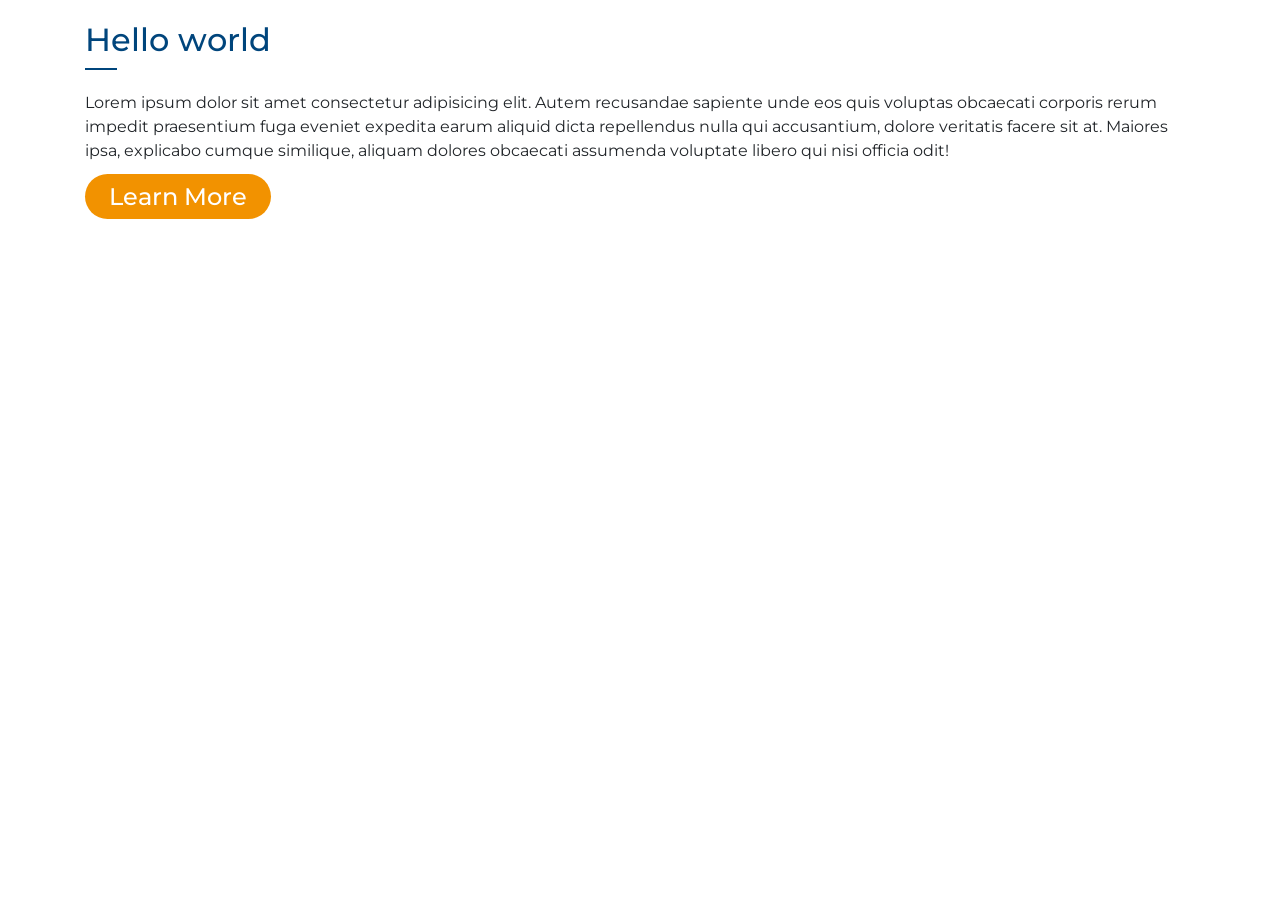
==== index.html @ 362b2d45 "project init" ====
<!DOCTYPE html>
<html lang="en">

<head>
	<meta charset="UTF-8">
	<meta name="viewport" content="width=device-width, initial-scale=1.0">
	<meta http-equiv="X-UA-Compatible" content="ie=edge">
	<title>NHFS</title>

	<link rel="stylesheet" href="https://stackpath.bootstrapcdn.com/bootstrap/4.2.1/css/bootstrap.min.css" integrity="sha384-GJzZqFGwb1QTTN6wy59ffF1BuGJpLSa9DkKMp0DgiMDm4iYMj70gZWKYbI706tWS"
	 crossorigin="anonymous">
	<link rel="stylesheet" href="https://cdnjs.cloudflare.com/ajax/libs/font-awesome/4.7.0/css/font-awesome.css">
	<link rel="stylesheet" href="css/styles.css">

</head>

<body>

	<header class="navbar-main fixed-top">

	</header>

	<main>
		<div class="container">
			<div class="color-primary">
				<h1 class="color-primary underline-custom underline-primary underline-xs">Hello world</h1>
			</div>
			<p>Lorem ipsum dolor sit amet consectetur adipisicing elit. Autem recusandae sapiente unde eos quis voluptas obcaecati corporis rerum impedit praesentium fuga eveniet expedita earum aliquid dicta repellendus nulla qui accusantium, dolore veritatis facere sit at. Maiores ipsa, explicabo cumque similique, aliquam dolores obcaecati assumenda voluptate libero qui nisi officia odit!</p>
			<a href="" class="custom-btn px-4 py-2 text-white">Learn More</a>
		</div>
	</main>

	<footer>
		
	</footer>

	<script src="https://cdnjs.cloudflare.com/ajax/libs/jquery/3.3.1/jquery.min.js"></script>
	<script src="https://cdnjs.cloudflare.com/ajax/libs/popper.js/1.14.6/umd/popper.min.js" integrity="sha384-wHAiFfRlMFy6i5SRaxvfOCifBUQy1xHdJ/yoi7FRNXMRBu5WHdZYu1hA6ZOblgut"
	 crossorigin="anonymous"></script>
	<script src="https://stackpath.bootstrapcdn.com/bootstrap/4.2.1/js/bootstrap.min.js" integrity="sha384-B0UglyR+jN6CkvvICOB2joaf5I4l3gm9GU6Hc1og6Ls7i6U/mkkaduKaBhlAXv9k"
	 crossorigin="anonymous"></script>
	<script src="js/main.js"></script>
</body>

</html>
---- css/styles.css ----
/* Fonts */
@import url("https://fonts.googleapis.com/css?family=Montserrat:100,200,400,500,600,700,800,900");
/* Normalize CSS */
/*! normalize.css v8.0.1 | MIT License | github.com/necolas/normalize.css */
button, hr, input {
  overflow: visible; }

progress, sub, sup {
  vertical-align: baseline; }

[type=checkbox], [type=radio], legend {
  box-sizing: border-box;
  padding: 0; }

html {
  line-height: 1.15;
  -webkit-text-size-adjust: 100%; }

body {
  margin: 0; }

details, main {
  display: block; }

h1 {
  font-size: 2em;
  margin: .67em 0; }

hr {
  box-sizing: content-box;
  height: 0; }

code, kbd, pre, samp {
  font-family: monospace,monospace;
  font-size: 1em; }

a {
  background-color: transparent; }

abbr[title] {
  border-bottom: none;
  text-decoration: underline;
  text-decoration: underline dotted; }

b, strong {
  font-weight: bolder; }

small {
  font-size: 80%; }

sub, sup {
  font-size: 75%;
  line-height: 0;
  position: relative; }

sub {
  bottom: -.25em; }

sup {
  top: -.5em; }

img {
  border-style: none; }

button, input, optgroup, select, textarea {
  font-family: inherit;
  font-size: 100%;
  line-height: 1.15;
  margin: 0; }

button, select {
  text-transform: none; }

[type=button], [type=reset], [type=submit], button {
  -webkit-appearance: button; }

[type=button]::-moz-focus-inner, [type=reset]::-moz-focus-inner, [type=submit]::-moz-focus-inner, button::-moz-focus-inner {
  border-style: none;
  padding: 0; }

[type=button]:-moz-focusring, [type=reset]:-moz-focusring, [type=submit]:-moz-focusring, button:-moz-focusring {
  outline: ButtonText dotted 1px; }

fieldset {
  padding: .35em .75em .625em; }

legend {
  color: inherit;
  display: table;
  max-width: 100%;
  white-space: normal; }

textarea {
  overflow: auto; }

[type=number]::-webkit-inner-spin-button, [type=number]::-webkit-outer-spin-button {
  height: auto; }

[type=search] {
  -webkit-appearance: textfield;
  outline-offset: -2px; }

[type=search]::-webkit-search-decoration {
  -webkit-appearance: none; }

::-webkit-file-upload-button {
  -webkit-appearance: button;
  font: inherit; }

summary {
  display: list-item; }

[hidden], template {
  display: none; }

/* Globals, Headers, and Footer */
body {
  font-family: 'Montserrat', sans-serif; }

main {
  transition: margin-top 0.3s ease-in-out; }

.bg-primary {
  background-color: #00457c !important; }

.bg-secondary {
  background-color: #f29200 !important; }

.bg-muted {
  background-color: #f4f5f6 !important; }

.color-primary {
  color: #00457c; }

.color-secondary {
  color: #f29200; }

/* Underlining (for headers and subheaders) */
.underline-custom:after {
  content: '';
  margin-top: 8px;
  height: 2px;
  background-color: #fff;
  display: block; }

.underline-custom.underline-xs:after {
  width: 1em; }

.underline-custom.underline-sm:after {
  width: 2em; }

.underline-custom.underline-md:after {
  width: 3em; }

.underline-custom.underline-lg:after {
  width: 4em; }

.underline-custom.underline-primary:after {
  background-color: #00457c; }

.underline-custom.underline-primary:after {
  background-color: #00457c; }

.underline-custom.underline-secondary:after {
  background-color: #f29200; }

.underline-custom.underline-center:after {
  margin-left: auto;
  margin-right: auto; }

/* BUTTONS */
.custom-btn {
  border-radius: 25px;
  border: 0;
  transition: all 0.3s cubic-bezier(0, 0, 0.2, 1);
  background-size: 200% 100%;
  background-position: 100%;
  font-weight: 500; }

.custom-btn:hover {
  text-decoration: none;
  transition: all 0.3s cubic-bezier(0, 0, 0, 1);
  background-position: 0%; }

.custom-btn {
  font-size: 1.5em;
  background-image: linear-gradient(to right, #00457c 50%, #f29200 50%); }

@media screen and (max-width: 992px) {
  main {
    margin-top: 60px; } }

@media screen and (max-width: 576px) {
  a.custom-btn {
    width: 100%; } }

footer {
  background-color: #00457c;
  color: #fff;
  position: relative; }
  @media screen and (max-width: 992px) {
    footer .footer-bottom {
      display: block !important; } }

/* Pages */
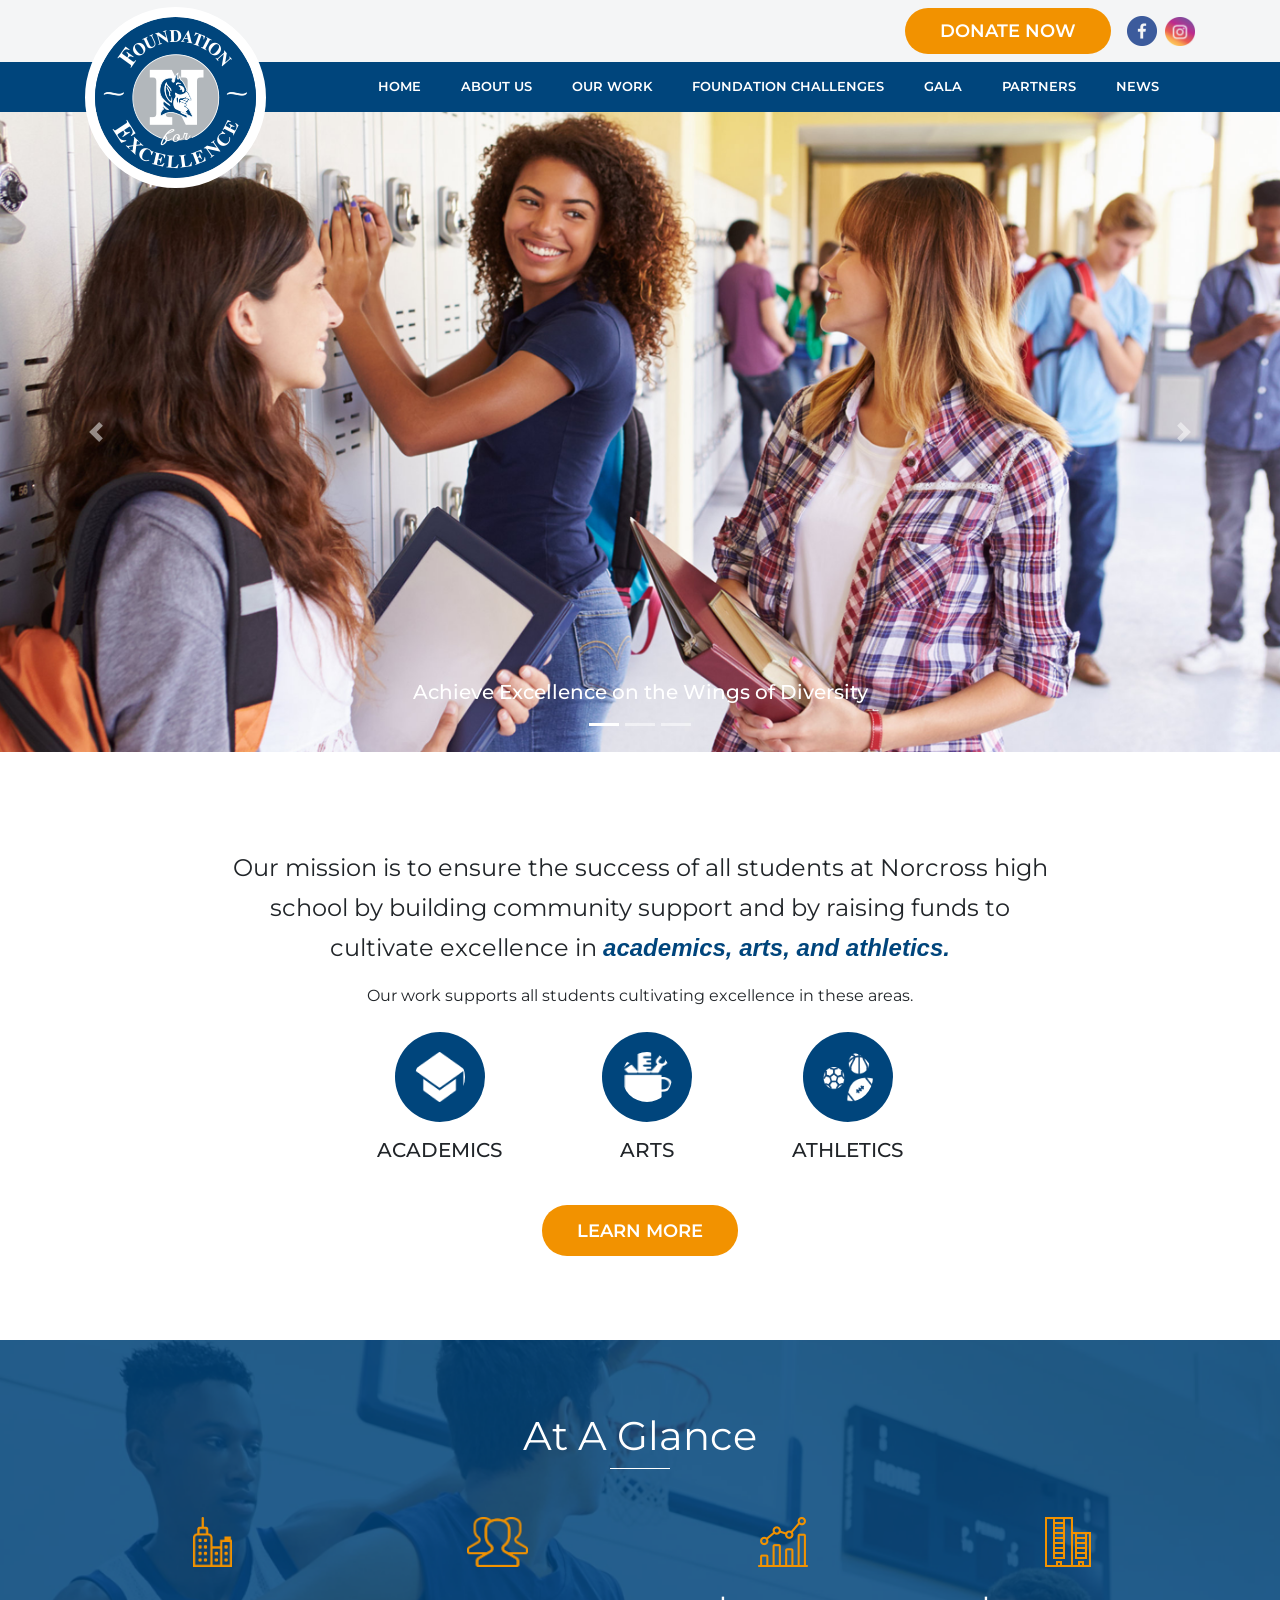
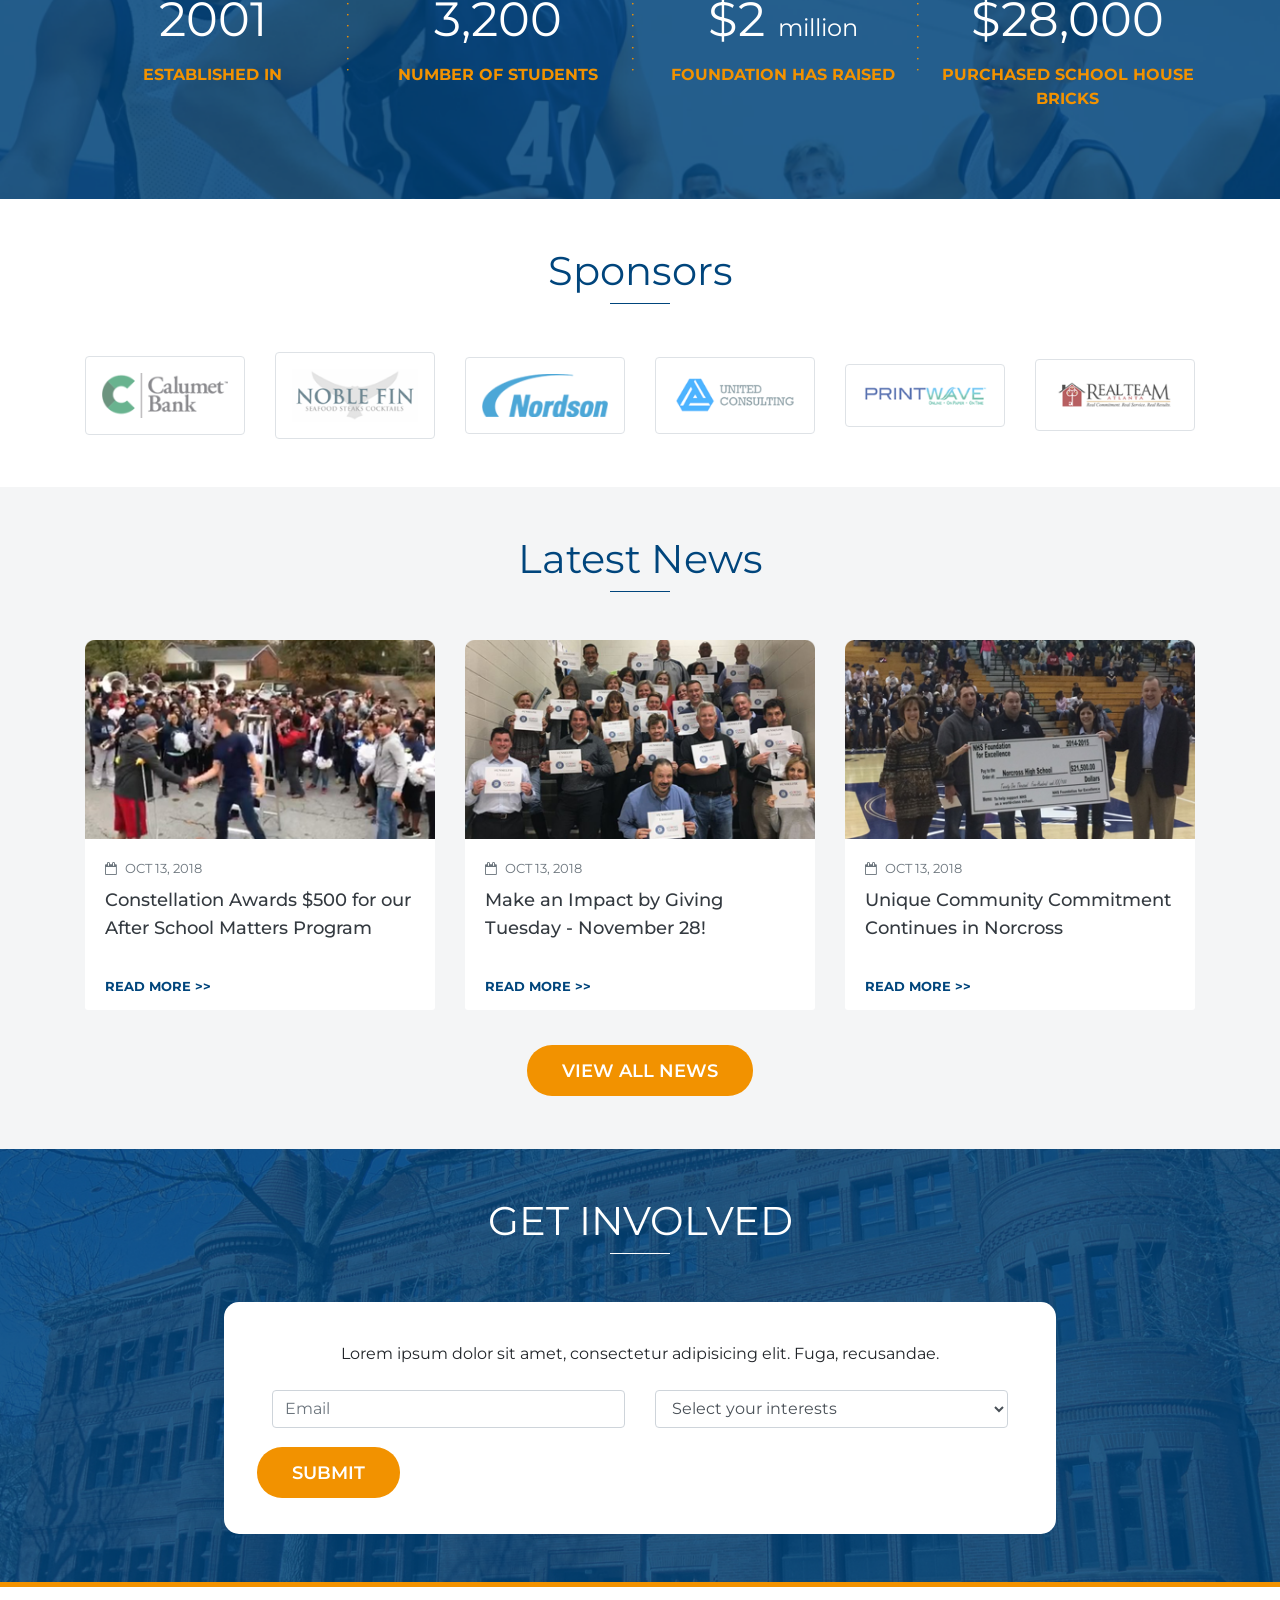
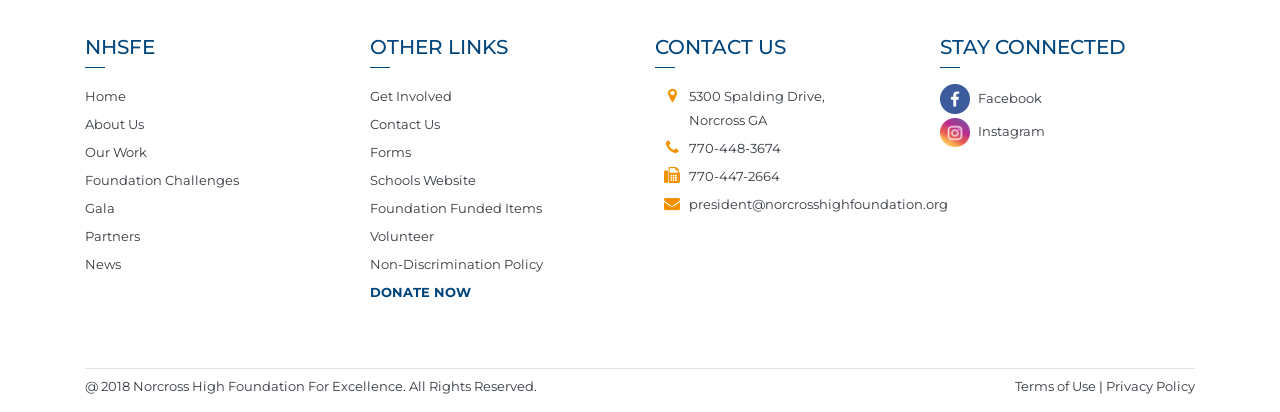
==== commit 84e7e01a: "homepage" ====
--- a/index.html
+++ b/index.html
@@ -16,22 +16,331 @@
 
 <body>
 
-	<header class="navbar-main fixed-top">
-
+	<header class="navbar-main">
+		<div class="bg-muted">
+			<div class="container py-2 d-flex justify-content-end align-items-center">
+				<a href="#" class="text-white mr-3 custom-btn">DONATE NOW</a>
+				<div class="">
+					<img src="assets/icons/facebook.png" alt="" class="img-fluid social-icon mr-1">
+					<img src="assets/icons/instagram.png" alt="" class="img-fluid social-icon">
+				</div>
+			</div>
+		</div>
+		<div class="bg-primary">
+			<div class="container position-relative">
+				<nav class="navbar navbar-expand-md py-0">
+					<a class="navbar-brand m-0" href="index.html">
+						<img src="assets/logo.png" alt="" class="img-fluid">
+					</a>
+
+					<div class="collapse navbar-collapse justify-content-end" id="navbarSupportedContent">
+						<ul class="navbar-nav">
+							<li class="nav-item active">
+								<a class="nav-link border-0" href="index.html">HOME</a>
+							</li>
+							<li class="nav-item">
+								<a class="nav-link border-0" href="about.html">ABOUT US</a>
+							</li>
+							<li class="nav-item">
+								<a class="nav-link border-0" href="work.html">OUR WORK</a>
+							</li>
+							<li class="nav-item">
+								<a class="nav-link border-0" href="challenges.html">FOUNDATION CHALLENGES</a>
+							</li>
+							<li class="nav-item">
+								<a class="nav-link border-0" href="gala.html">GALA</a>
+							</li>
+							<li class="nav-item">
+								<a class="nav-link border-0" href="partners.html">PARTNERS</a>
+							</li>
+							<li class="nav-item">
+								<a class="nav-link border-0" href="news.html">NEWS</a>
+							</li>
+						</ul>
+					</div>
+
+					<button class="navbar-toggler border-0 p-0" type="button" data-toggle="collapse" data-target="#navbarSupportedContent"
+					 aria-controls="navbarSupportedContent" aria-expanded="false" aria-label="Toggle navigation">
+						<span class="navbar-toggler-icon"></span>
+					</button>
+				</nav>
+			</div>
+		</div>
 	</header>
 
 	<main>
+		<div id="carousel-homepage" class="carousel slide" data-ride="carousel">
+			<ol class="carousel-indicators">
+				<li data-target="#carousel-homepage" data-slide-to="0" class="active"></li>
+				<li data-target="#carousel-homepage" data-slide-to="1"></li>
+				<li data-target="#carousel-homepage" data-slide-to="2"></li>
+			</ol>
+			<div class="carousel-inner">
+				<div class="carousel-item active">
+					<img src="assets/banners/carousel_banner.png" class="d-block w-100" alt="...">
+					<div class="carousel-caption d-none d-md-block">
+						<h5>Achieve Excellence on the Wings of Diversity</h5>
+					</div>
+				</div>
+				<!-- <div class="carousel-item">
+					<img src="assets/banners/carousel_banner.png" class="d-block w-100" alt="...">
+					<div class="carousel-caption d-none d-md-block">
+						<h5>Slider 2 TITLE</h5>
+					</div>
+				</div> -->
+			</div>
+			<a class="carousel-control-prev" href="#carousel-homepage" role="button" data-slide="prev">
+				<span class="carousel-control-prev-icon" aria-hidden="true"></span>
+				<span class="sr-only">Previous</span>
+			</a>
+			<a class="carousel-control-next" href="#carousel-homepage" role="button" data-slide="next">
+				<span class="carousel-control-next-icon" aria-hidden="true"></span>
+				<span class="sr-only">Next</span>
+			</a>
+		</div>
+
+		<div class="area-of-excellence py-5 my-5">
+			<div class="container text-center">
+				<p class="w-75 mx-auto lead-description">Our mission is to ensure the success of all students at Norcross high
+					school by building
+					community support and by raising funds to cultivate excellence in <span class="color-primary font-weight-bold"><i>academics,
+							arts,
+							and athletics.</i></span></p>
+				<p>Our work supports all students cultivating excellence in these areas.</p>
+				<ul class="list-unstyled mt-4 mb-5">
+					<li>
+						<div class="d-inline-block mx-5">
+							<img src="assets/icons/area_1.png" alt="" class="img-fluid bg-primary rounded-circle mb-3 aoe-icon">
+							<h5 class="text-center">ACADEMICS</h5>
+						</div>
+					</li>
+					<li>
+						<div class="d-inline-block mx-5">
+							<img src="assets/icons/area_2.png" alt="" class="img-fluid bg-primary rounded-circle mb-3 aoe-icon">
+							<h5 class="text-center">ARTS</h5>
+						</div>
+					</li>
+					<li>
+						<div class="d-inline-block mx-5">
+							<img src="assets/icons/area_3.png" alt="" class="img-fluid bg-primary rounded-circle mb-3 aoe-icon">
+							<h5 class="text-center">ATHLETICS</h5>
+						</div>
+					</li>
+				</ul>
+				<div class="text-center">
+					<a href="#" class="text-white custom-btn">LEARN MORE</a>
+				</div>
+			</div>
+		</div>
+
+		<div class="at-a-glance py-4">
+			<div class="container my-5">
+				<h3 class="h1 text-center text-white font-weight-normal underline-custom underline-sm underline-default underline-center mb-5">At
+					A Glance</h3>
+				<div class="row">
+					<div class="col-sm-6 col-md-3 status">
+						<img src="assets/icons/stats_1.png" alt="" class="img-fluid d-block mx-auto status-icon">
+						<div class="status-wrapper position-relative">
+							<span class="d-block text-center text-white mt-3 mb-2 status-info">2001</span>
+							<p class="text-center color-secondary font-weight-bold status-desc">ESTABLISHED IN</p>
+							<span class="vertical-dotted-lines color-secondary">.......</span>
+						</div>
+					</div>
+					<div class="col-sm-6 col-md-3 status">
+						<img src="assets/icons/stats_2.png" alt="" class="img-fluid d-block mx-auto status-icon">
+						<div class="status-wrapper position-relative">
+							<span class="d-block text-center text-white mt-3 mb-2 status-info">3,200</span>
+							<p class="text-center color-secondary font-weight-bold status-desc">NUMBER OF STUDENTS</p>
+							<span class="vertical-dotted-lines color-secondary d-xs-none d-sm-block">.......</span>
+						</div>
+					</div>
+					<div class="col-sm-6 col-md-3 status">
+						<img src="assets/icons/stats_3.png" alt="" class="img-fluid d-block mx-auto status-icon">
+						<div class="status-wrapper position-relative">
+							<span class="d-block text-center text-white mt-3 mb-2 status-info">$2 <span class="sub-small">million</span></span>
+							<p class="text-center color-secondary font-weight-bold status-desc">FOUNDATION HAS RAISED</p>
+							<span class="vertical-dotted-lines color-secondary">.......</span>
+						</div>
+					</div>
+					<div class="col-sm-6 col-md-3 status">
+						<img src="assets/icons/stats_4.png" alt="" class="img-fluid d-block mx-auto status-icon">
+						<div class="status-wrapper position-relative">
+							<span class="d-block text-center text-white mt-3 mb-2 status-info">$28,000</span>
+							<p class="text-center color-secondary font-weight-bold status-desc">PURCHASED SCHOOL HOUSE BRICKS</p>
+						</div>
+					</div>
+				</div>
+			</div>
+		</div>
+
+		<div class="sponsors py-5">
+			<div class="container">
+				<h3 class="h1 text-center color-primary font-weight-normal underline-custom underline-primary underline-sm underline-center mb-5">Sponsors</h3>
+				<div class="row mt-5 align-items-center">
+					<div class="col-sm-2">
+						<img src="assets/sponsors/sponsor_1.png" alt="" class="img-fluid img-thumbnail p-3">
+					</div>
+					<div class="col-sm-2">
+						<img src="assets/sponsors/sponsor_2.png" alt="" class="img-fluid img-thumbnail p-3">
+					</div>
+					<div class="col-sm-2">
+						<img src="assets/sponsors/sponsor_3.png" alt="" class="img-fluid img-thumbnail p-3">
+					</div>
+					<div class="col-sm-2">
+						<img src="assets/sponsors/sponsor_4.png" alt="" class="img-fluid img-thumbnail p-3">
+					</div>
+					<div class="col-sm-2">
+						<img src="assets/sponsors/sponsor_5.png" alt="" class="img-fluid img-thumbnail p-3">
+					</div>
+					<div class="col-sm-2">
+						<img src="assets/sponsors/sponsor_6.png" alt="" class="img-fluid img-thumbnail p-3">
+					</div>
+				</div>
+			</div>
+		</div>
+
+		<div class="latest-news bg-muted py-5">
+			<div class="container">
+				<h3 class="h1 text-center color-primary font-weight-normal underline-custom underline-primary underline-sm underline-center mb-5">Latest
+					News</h3>
+				<div class="row mt-4 mb-5">
+					<div class="col-sm-4">
+						<div class="card pb-0 rounded border-0 bg-transparent h-100 news-card">
+							<img src="assets/images/news_1.png" class="card-img-top" alt="">
+							<div class="card-body bg-white">
+								<span class="small text-muted d-block mb-2 date"><i class="fa fa-calendar-o mr-2" aria-hidden="true"></i>OCT
+									13, 2018</span>
+								<h5 class="card-title">
+									<a href="" class="text-dark">Constellation Awards $500 for our After School Matters Program</a>
+								</h5>
+							</div>
+							<div class="card-footer border-0 bg-white pt-0">
+								<a href="" class="color-primary small font-weight-bold">READ MORE >></a>
+							</div>
+						</div>
+					</div>
+					<div class="col-sm-4">
+						<div class="card pb-0 rounded border-0 bg-transparent h-100 news-card">
+							<img src="assets/images/news_2.png" class="card-img-top" alt="">
+							<div class="card-body bg-white">
+								<span class="small text-muted d-block mb-2 date"><i class="fa fa-calendar-o mr-2" aria-hidden="true"></i>OCT
+									13, 2018</span>
+								<h5 class="card-title">
+									<a href="" class="text-dark">Make an Impact by Giving Tuesday - November 28!</a>
+								</h5>
+							</div>
+							<div class="card-footer border-0 bg-white pt-0">
+								<a href="" class="color-primary small font-weight-bold">READ MORE >></a>
+							</div>
+						</div>
+					</div>
+					<div class="col-sm-4">
+						<div class="card pb-0 rounded border-0 bg-transparent h-100 news-card">
+							<img src="assets/images/news_3.png" class="card-img-top" alt="">
+							<div class="card-body bg-white">
+								<span class="small text-muted d-block mb-2 date"><i class="fa fa-calendar-o mr-2" aria-hidden="true"></i>OCT
+									13, 2018</span>
+								<h5 class="card-title">
+									<a href="" class="text-dark">Unique Community Commitment Continues in Norcross</a>
+								</h5>
+							</div>
+							<div class="card-footer border-0 bg-white pt-0">
+								<a href="" class="color-primary small font-weight-bold">READ MORE >></a>
+							</div>
+						</div>
+					</div>
+				</div>
+				<div class="text-center mb-3">
+					<a href="#" class="text-white custom-btn">VIEW ALL NEWS</a>
+				</div>
+			</div>
+		</div>
+
+		<div class="contact-form py-5">
+			<div class="container">
+				<h3 class="h1 text-center text-white font-weight-normal underline-custom underline-default underline-sm underline-center">GET
+					INVOLVED</h3>
+				<div class="form-wrapper bg-white w-75 mx-auto mt-5 py-4 px-5">
+					<p class="my-3 text-center">Lorem ipsum dolor sit amet, consectetur adipisicing elit. Fuga, recusandae.</p>
+					<form action="index.html" class="my-4" method="POST">
+						<div class="row">
+							<div class="col-md-6">
+								<div class="form-group">
+									<input type="email" class="form-control" id="form-email" placeholder="Email">
+								</div>
+							</div>
+							<div class="col-md-6">
+								<div class="form-group">
+									<select name="form-interests" id="" class="form-control">
+										<option value="null" selected disabled>Select your interests</option>
+										<option value="interest_1">Interest 1</option>
+										<option value="interest_2">Interest 2</option>
+									</select>
+								</div>
+							</div>
+							<div class="text-left mt-3">
+								<a type="submit" class="text-white custom-btn">SUBMIT</a>
+							</div>
+						</div>
+					</form>
+				</div>
+			</div>
+		</div>
+
+	</main>
+
+	<footer class="bg-white">
 		<div class="container">
-			<div class="color-primary">
-				<h1 class="color-primary underline-custom underline-primary underline-xs">Hello world</h1>
-			</div>
-			<p>Lorem ipsum dolor sit amet consectetur adipisicing elit. Autem recusandae sapiente unde eos quis voluptas obcaecati corporis rerum impedit praesentium fuga eveniet expedita earum aliquid dicta repellendus nulla qui accusantium, dolore veritatis facere sit at. Maiores ipsa, explicabo cumque similique, aliquam dolores obcaecati assumenda voluptate libero qui nisi officia odit!</p>
-			<a href="" class="custom-btn px-4 py-2 text-white">Learn More</a>
-		</div>
-	</main>
-
-	<footer>
-		
+			<div class="row py-5">
+				<div class="col-md-3">
+					<h3 class="h5 color-primary underline-custom underline-primary underline-xs mb-3">NHSFE</h3>
+					<ul class="list-unstyled">
+						<li class="mb-1"><a href="" class="small text-dark">Home</a></li>
+						<li class="mb-1"><a href="" class="small text-dark">About Us</a></li>
+						<li class="mb-1"><a href="" class="small text-dark">Our Work</a></li>
+						<li class="mb-1"><a href="" class="small text-dark">Foundation Challenges</a></li>
+						<li class="mb-1"><a href="" class="small text-dark">Gala</a></li>
+						<li class="mb-1"><a href="" class="small text-dark">Partners</a></li>
+						<li class="mb-1"><a href="" class="small text-dark">News</a></li>
+					</ul>
+				</div>
+				<div class="col-md-3">
+					<h3 class="h5 color-primary underline-custom underline-primary underline-xs mb-3">OTHER LINKS</h3>
+					<ul class="list-unstyled">
+						<li class="mb-1"><a href="" class="small text-dark">Get Involved</a></li>
+						<li class="mb-1"><a href="" class="small text-dark">Contact Us</a></li>
+						<li class="mb-1"><a href="" class="small text-dark">Forms</a></li>
+						<li class="mb-1"><a href="" class="small text-dark">Schools Website</a></li>
+						<li class="mb-1"><a href="" class="small text-dark">Foundation Funded Items</a></li>
+						<li class="mb-1"><a href="" class="small text-dark">Volunteer</a></li>
+						<li class="mb-1"><a href="" class="small text-dark">Non-Discrimination Policy</a></li>
+						<li class="mb-1"><a href="" class="small color-primary font-weight-bold">DONATE NOW</a></li>
+					</ul>
+				</div>
+				<div class="col-md-3">
+					<h3 class="h5 color-primary underline-custom underline-primary underline-xs mb-3">CONTACT US</h3>
+					<ul class="fa-ul contact-us-links">
+						<li class="mb-1"><i class="fa-li fa fa-map-marker"></i><a href="" class="small text-dark">5300 Spalding Drive,
+								<br> Norcross GA</a></li>
+						<li class="mb-1"><i class="fa-li fa fa-phone"></i><a href="" class="small text-dark">770-448-3674</a></li>
+						<li class="mb-1"><i class="fa-li fa fa-fax"></i><a href="" class="small text-dark">770-447-2664</a></li>
+						<li class="mb-1"><i class="fa-li fa fa-envelope"></i><a href="" class="small text-dark text-wrap">president@norcrosshighfoundation.org</a></li>
+					</ul>
+				</div>
+				<div class="col-md-3">
+					<h3 class="h5 color-primary underline-custom underline-primary underline-xs mb-3">STAY CONNECTED</h3>
+					<ul class="list-unstyled">
+						<li class="mb-1"><a href="" class="small text-dark"><img src="assets/facebook.png" alt="" class="social-icon d-inline mr-2">Facebook</a></li>
+						<li class="mb-1"><a href="" class="small text-dark"><img src="assets/instagram.png" alt="" class="social-icon d-inline mr-2">Instagram</a></li>
+					</ul>
+				</div>
+			</div>
+			<div class="py-2 border-top d-sm-flex justify-content-between">
+				<span class="small text-dark d-block mb-2">@ 2018 Norcross High Foundation For Excellence. All Rights Reserved.</span>
+				<span class="small d-block mb-2"><a class="text-dark" href="">Terms of Use</a> | <a class="text-dark" href="">Privacy
+						Policy</a></span>
+			</div>
+		</div>
 	</footer>
 
 	<script src="https://cdnjs.cloudflare.com/ajax/libs/jquery/3.3.1/jquery.min.js"></script>
--- a/css/styles.css
+++ b/css/styles.css
@@ -129,6 +129,9 @@
 .bg-muted {
   background-color: #f4f5f6 !important; }
 
+.bg-transparent {
+  background-color: transparent !important; }
+
 .color-primary {
   color: #00457c; }
 
@@ -139,7 +142,7 @@
 .underline-custom:after {
   content: '';
   margin-top: 8px;
-  height: 2px;
+  height: 1px;
   background-color: #fff;
   display: block; }
 
@@ -147,7 +150,7 @@
   width: 1em; }
 
 .underline-custom.underline-sm:after {
-  width: 2em; }
+  width: 1.5em; }
 
 .underline-custom.underline-md:after {
   width: 3em; }
@@ -155,8 +158,8 @@
 .underline-custom.underline-lg:after {
   width: 4em; }
 
-.underline-custom.underline-primary:after {
-  background-color: #00457c; }
+.underline-custom.underline-default:after {
+  background-color: #fff; }
 
 .underline-custom.underline-primary:after {
   background-color: #00457c; }
@@ -175,31 +178,129 @@
   transition: all 0.3s cubic-bezier(0, 0, 0.2, 1);
   background-size: 200% 100%;
   background-position: 100%;
-  font-weight: 500; }
+  font-weight: 600;
+  padding: 15px 35px;
+  font-size: 1.1em;
+  background-image: linear-gradient(to right, #00457c 50%, #f29200 50%); }
 
 .custom-btn:hover {
   text-decoration: none;
   transition: all 0.3s cubic-bezier(0, 0, 0, 1);
   background-position: 0%; }
 
-.custom-btn {
+img.social-icon {
+  width: 30px; }
+
+@media screen and (max-width: 992px) {
+  .custom-btn {
+    display: block;
+    width: 100%; } }
+
+@media screen and (max-width: 576px) {
+  .custom-btn {
+    display: block;
+    width: 100%; } }
+
+header .custom-btn {
+  padding: 10px 35px; }
+
+header nav.navbar {
+  position: relative; }
+  header nav.navbar a.navbar-brand {
+    position: absolute;
+    z-index: 999;
+    position: absolute;
+    left: 0;
+    top: -60px; }
+    header nav.navbar a.navbar-brand img {
+      border: 10px solid #fff;
+      border-radius: 50%;
+      transition: max-width 0.3s ease-in-out; }
+  header nav.navbar ul.navbar-nav li.nav-item a.nav-link {
+    color: #fff;
+    font-weight: 600;
+    font-size: 13px;
+    padding: 15px 20px; }
+  header nav.navbar ul.navbar-nav li.nav-item:hover {
+    background-color: #f29200; }
+
+header.on-scroll nav.navbar a.navbar-brand {
+  position: absolute;
+  z-index: 999;
+  position: absolute;
+  left: 0;
+  top: -60px; }
+  header.on-scroll nav.navbar a.navbar-brand img {
+    max-width: 100px; }
+
+footer {
+  border-top: 5px #f29200 solid; }
+  footer ul.contact-us-links > li i.fa {
+    color: #f29200; }
+
+/* Pages */
+.contact-form {
+  background-image: url("../assets/backgrounds/bg_get_involved.png");
+  background-size: cover;
+  background-repeat: no-repeat;
+  background-position: center; }
+  .contact-form .form-wrapper {
+    border-radius: 15px; }
+  .contact-form .custom-btn {
+    -webkit-appearance: none !important; }
+  @media screen and (max-width: 992px) {
+    .contact-form .form-wrapper {
+      width: 100% !important; } }
+
+.card a {
+  text-decoration: none; }
+
+.card a:hover {
+  color: #f29200 !important; }
+
+.card .card-body .card-title {
+  font-size: 1.1em;
+  line-height: 28px;
+  font-weight: 500; }
+
+.area-of-excellence p.lead-description {
   font-size: 1.5em;
-  background-image: linear-gradient(to right, #00457c 50%, #f29200 50%); }
+  line-height: 40px; }
+
+.area-of-excellence ul > li {
+  display: inline; }
+
+.area-of-excellence img.aoe-icon {
+  width: 90px;
+  height: 90px;
+  padding: 20px; }
 
 @media screen and (max-width: 992px) {
-  main {
-    margin-top: 60px; } }
-
-@media screen and (max-width: 576px) {
-  a.custom-btn {
-    width: 100%; } }
-
-footer {
-  background-color: #00457c;
-  color: #fff;
-  position: relative; }
-  @media screen and (max-width: 992px) {
-    footer .footer-bottom {
-      display: block !important; } }
-
-/* Pages */
+  .area-of-excellence ul > li {
+    display: block; }
+  .area-of-excellence p.lead-description {
+    width: 100% !important; } }
+
+.at-a-glance {
+  background-image: url("../assets/backgrounds/bg_at_a_glance.png");
+  background-size: cover;
+  background-repeat: no-repeat;
+  background-position: center; }
+  .at-a-glance .status img.status-icon {
+    height: 50px; }
+  .at-a-glance .status .status-info {
+    font-size: 3em; }
+  .at-a-glance .status .sub-small {
+    font-size: 0.5em; }
+  .at-a-glance .status span.vertical-dotted-lines {
+    position: absolute;
+    right: -50px;
+    top: 45px;
+    letter-spacing: 8px;
+    display: block;
+    -ms-transform: rotate(90deg);
+    -webkit-transform: rotate(90deg);
+    transform: rotate(90deg); }
+  @media screen and (max-width: 576px) {
+    .at-a-glance .status span.vertical-dotted-lines {
+      display: none; } }
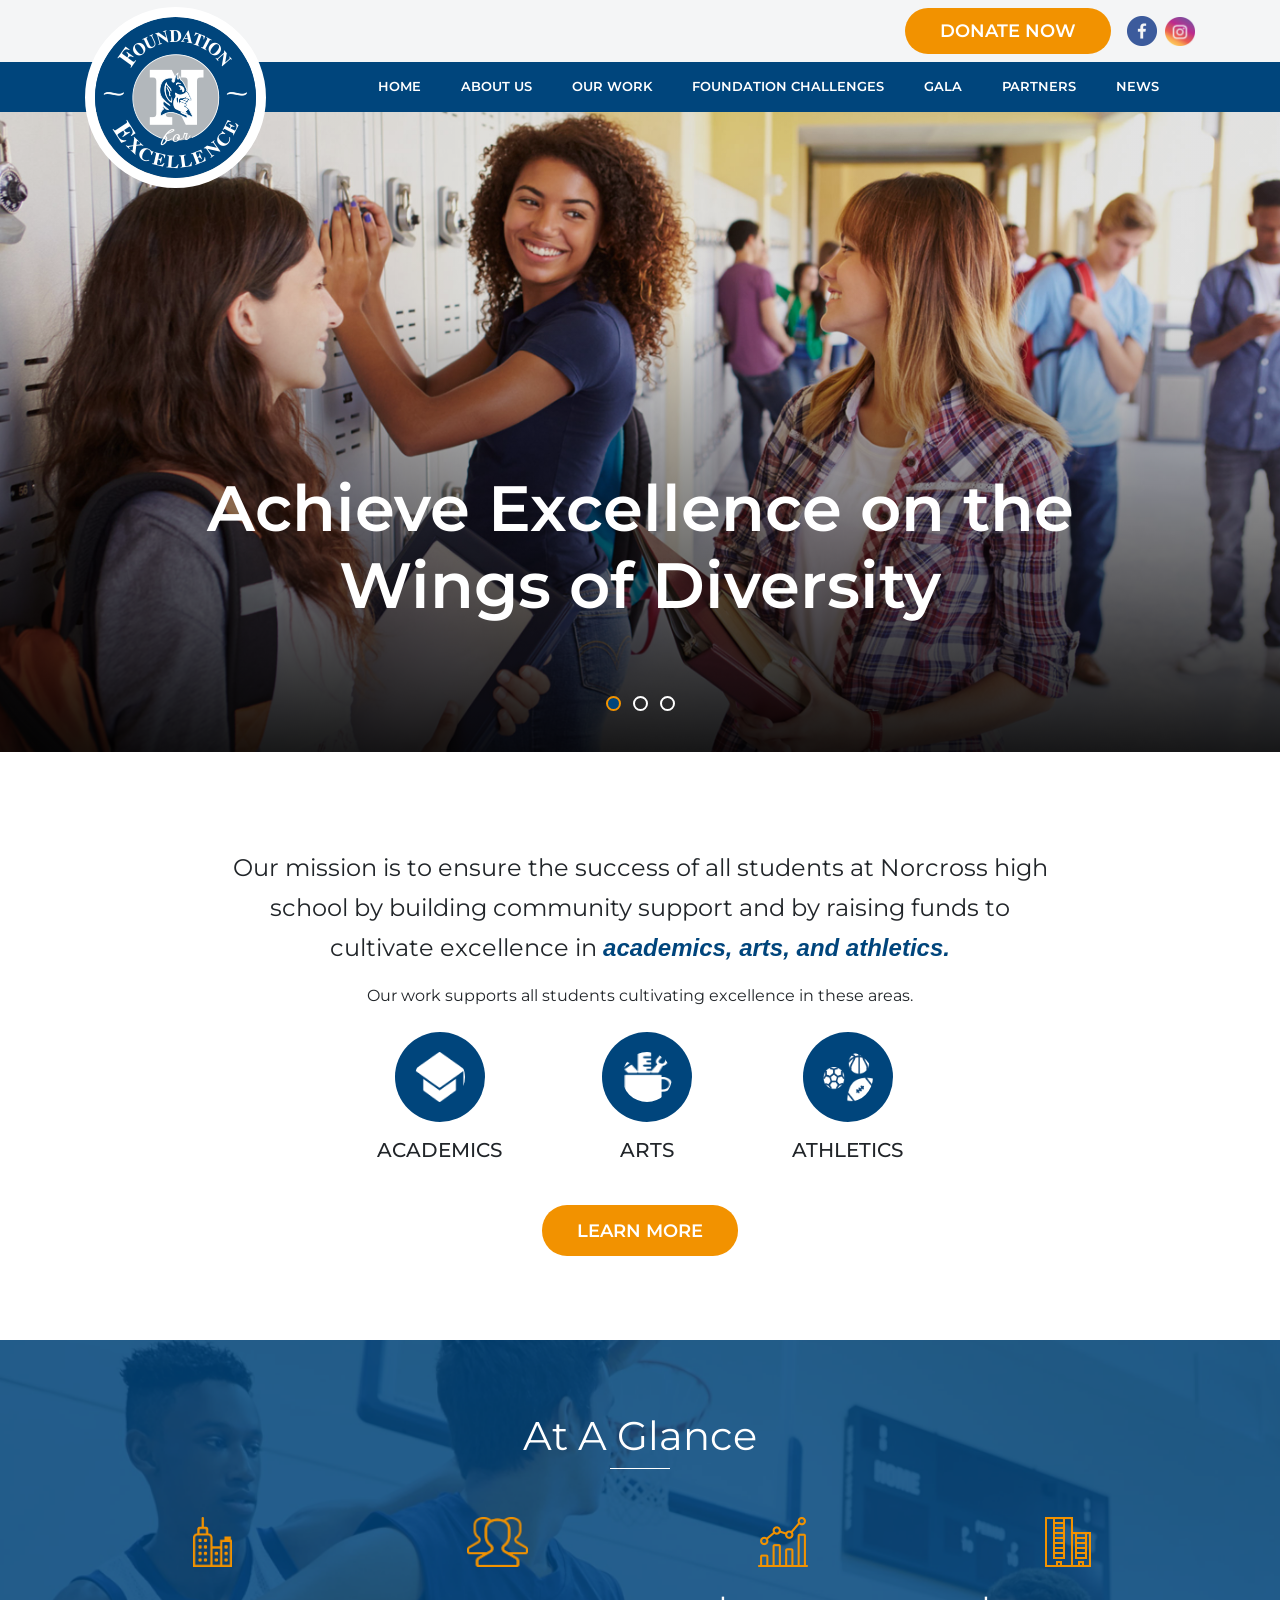
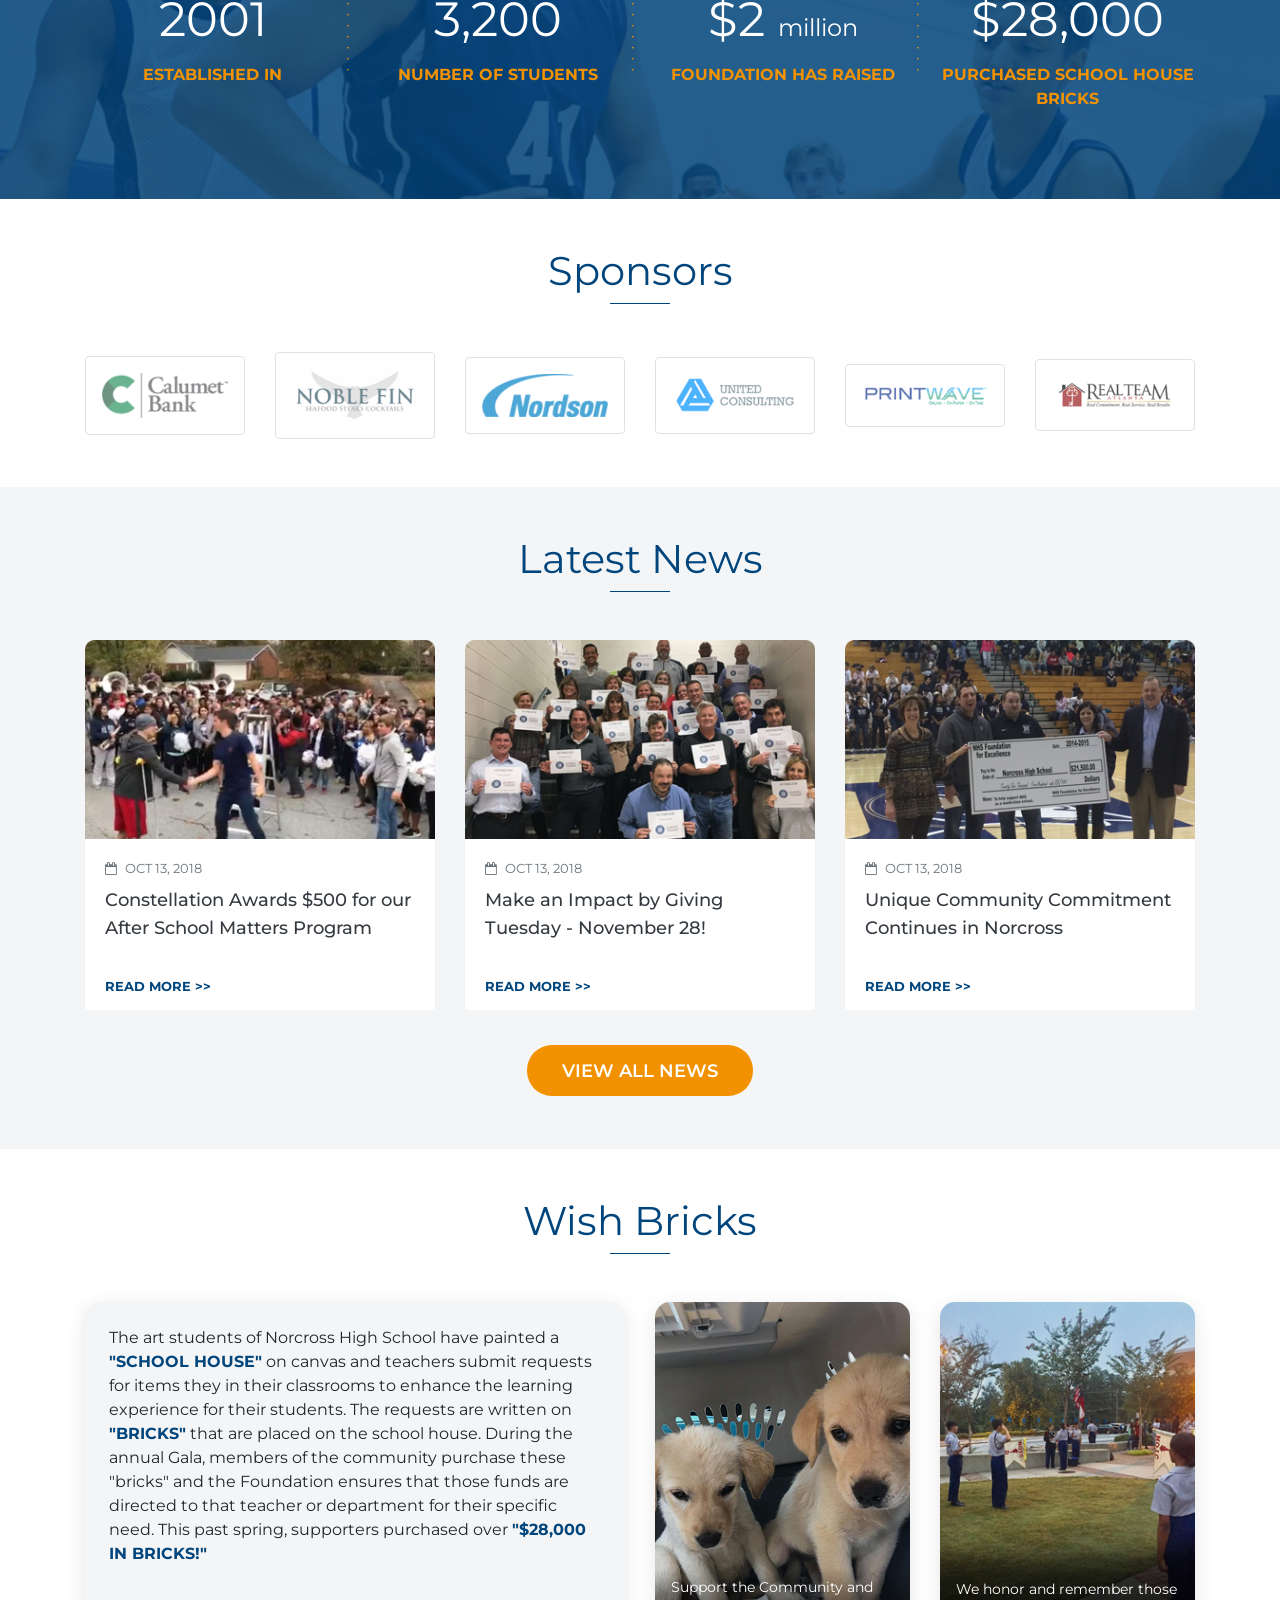
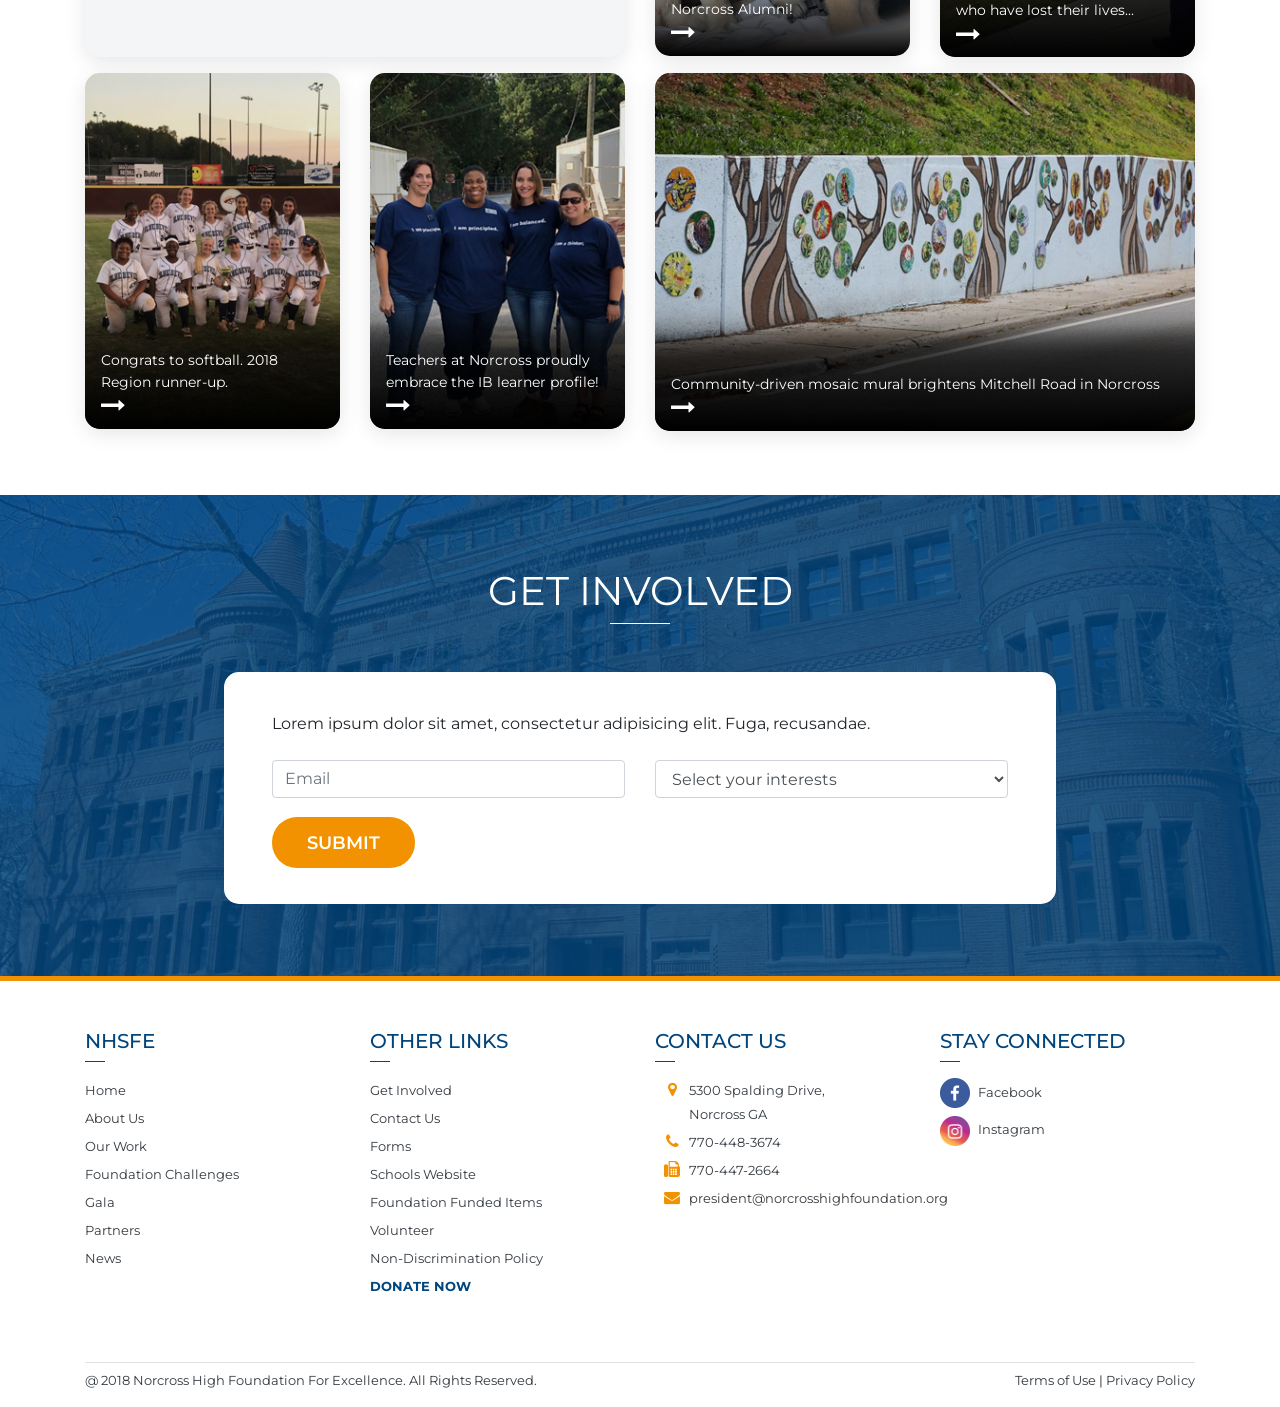
==== commit 1d55dd1d: "homoepage doneso" ====
--- a/index.html
+++ b/index.html
@@ -17,7 +17,7 @@
 <body>
 
 	<header class="navbar-main">
-		<div class="bg-muted">
+		<div class="bg-muted header-top">
 			<div class="container py-2 d-flex justify-content-end align-items-center">
 				<a href="#" class="text-white mr-3 custom-btn">DONATE NOW</a>
 				<div class="">
@@ -26,7 +26,11 @@
 				</div>
 			</div>
 		</div>
-		<div class="bg-primary">
+		<div class="bg-primary header-navigation">
+			<button class="navbar-toggler border-0 ml-auto d-block d-md-none" type="button" data-toggle="collapse" data-target="#navbarSupportedContent"
+			 aria-controls="navbarSupportedContent" aria-expanded="false" aria-label="Toggle navigation">
+				<span class="text-white">MENU <i class="fa fa-bars" aria-hidden="true"></i></span>
+			</button>
 			<div class="container position-relative">
 				<nav class="navbar navbar-expand-md py-0">
 					<a class="navbar-brand m-0" href="index.html">
@@ -58,45 +62,40 @@
 							</li>
 						</ul>
 					</div>
-
-					<button class="navbar-toggler border-0 p-0" type="button" data-toggle="collapse" data-target="#navbarSupportedContent"
-					 aria-controls="navbarSupportedContent" aria-expanded="false" aria-label="Toggle navigation">
-						<span class="navbar-toggler-icon"></span>
-					</button>
 				</nav>
 			</div>
 		</div>
 	</header>
 
 	<main>
-		<div id="carousel-homepage" class="carousel slide" data-ride="carousel">
-			<ol class="carousel-indicators">
-				<li data-target="#carousel-homepage" data-slide-to="0" class="active"></li>
-				<li data-target="#carousel-homepage" data-slide-to="1"></li>
-				<li data-target="#carousel-homepage" data-slide-to="2"></li>
-			</ol>
-			<div class="carousel-inner">
-				<div class="carousel-item active">
-					<img src="assets/banners/carousel_banner.png" class="d-block w-100" alt="...">
-					<div class="carousel-caption d-none d-md-block">
-						<h5>Achieve Excellence on the Wings of Diversity</h5>
-					</div>
-				</div>
-				<!-- <div class="carousel-item">
-					<img src="assets/banners/carousel_banner.png" class="d-block w-100" alt="...">
-					<div class="carousel-caption d-none d-md-block">
-						<h5>Slider 2 TITLE</h5>
-					</div>
-				</div> -->
-			</div>
-			<a class="carousel-control-prev" href="#carousel-homepage" role="button" data-slide="prev">
-				<span class="carousel-control-prev-icon" aria-hidden="true"></span>
-				<span class="sr-only">Previous</span>
-			</a>
-			<a class="carousel-control-next" href="#carousel-homepage" role="button" data-slide="next">
-				<span class="carousel-control-next-icon" aria-hidden="true"></span>
-				<span class="sr-only">Next</span>
-			</a>
+		<div class="homepage-carousel">
+			<div id="carousel-homepage" class="carousel slide" data-ride="carousel">
+				<ol class="carousel-indicators">
+					<li data-target="#carousel-homepage" data-slide-to="0" class="active"></li>
+					<li data-target="#carousel-homepage" data-slide-to="1"></li>
+					<li data-target="#carousel-homepage" data-slide-to="2"></li>
+				</ol>
+				<div class="carousel-inner">
+					<div class="carousel-item active">
+						<img src="assets/banners/carousel_banner.png" class="d-block w-100" alt="...">
+						<div class="carousel-caption">
+							<h5 class="carousel-title">Achieve Excellence on the Wings of Diversity</h5>
+						</div>
+					</div>
+					<div class="carousel-item">
+						<img src="assets/banners/carousel_banner.png" class="d-block w-100" alt="...">
+						<div class="carousel-caption">
+							<h5 class="carousel-title">Achieve Excellence on the Wings of Diversity 2</h5>
+						</div>
+					</div>
+					<div class="carousel-item">
+						<img src="assets/banners/carousel_banner.png" class="d-block w-100" alt="...">
+						<div class="carousel-caption">
+							<h5 class="carousel-title">Achieve Excellence on the Wings of Diversity 3</h5>
+						</div>
+					</div>
+				</div>
+			</div>
 		</div>
 
 		<div class="area-of-excellence py-5 my-5">
@@ -138,7 +137,7 @@
 				<h3 class="h1 text-center text-white font-weight-normal underline-custom underline-sm underline-default underline-center mb-5">At
 					A Glance</h3>
 				<div class="row">
-					<div class="col-sm-6 col-md-3 status">
+					<div class="col-6 col-md-3 status">
 						<img src="assets/icons/stats_1.png" alt="" class="img-fluid d-block mx-auto status-icon">
 						<div class="status-wrapper position-relative">
 							<span class="d-block text-center text-white mt-3 mb-2 status-info">2001</span>
@@ -146,15 +145,15 @@
 							<span class="vertical-dotted-lines color-secondary">.......</span>
 						</div>
 					</div>
-					<div class="col-sm-6 col-md-3 status">
+					<div class="col-6 col-md-3 status">
 						<img src="assets/icons/stats_2.png" alt="" class="img-fluid d-block mx-auto status-icon">
 						<div class="status-wrapper position-relative">
 							<span class="d-block text-center text-white mt-3 mb-2 status-info">3,200</span>
 							<p class="text-center color-secondary font-weight-bold status-desc">NUMBER OF STUDENTS</p>
-							<span class="vertical-dotted-lines color-secondary d-xs-none d-sm-block">.......</span>
-						</div>
-					</div>
-					<div class="col-sm-6 col-md-3 status">
+							<span class="vertical-dotted-lines color-secondary d-none d-md-block">.......</span>
+						</div>
+					</div>
+					<div class="col-6 col-md-3 status">
 						<img src="assets/icons/stats_3.png" alt="" class="img-fluid d-block mx-auto status-icon">
 						<div class="status-wrapper position-relative">
 							<span class="d-block text-center text-white mt-3 mb-2 status-info">$2 <span class="sub-small">million</span></span>
@@ -162,7 +161,7 @@
 							<span class="vertical-dotted-lines color-secondary">.......</span>
 						</div>
 					</div>
-					<div class="col-sm-6 col-md-3 status">
+					<div class="col-6 col-md-3 status">
 						<img src="assets/icons/stats_4.png" alt="" class="img-fluid d-block mx-auto status-icon">
 						<div class="status-wrapper position-relative">
 							<span class="d-block text-center text-white mt-3 mb-2 status-info">$28,000</span>
@@ -176,7 +175,7 @@
 		<div class="sponsors py-5">
 			<div class="container">
 				<h3 class="h1 text-center color-primary font-weight-normal underline-custom underline-primary underline-sm underline-center mb-5">Sponsors</h3>
-				<div class="row mt-5 align-items-center">
+				<div class="row mt-5 align-items-center d-none d-md-flex">
 					<div class="col-sm-2">
 						<img src="assets/sponsors/sponsor_1.png" alt="" class="img-fluid img-thumbnail p-3">
 					</div>
@@ -196,6 +195,24 @@
 						<img src="assets/sponsors/sponsor_6.png" alt="" class="img-fluid img-thumbnail p-3">
 					</div>
 				</div>
+
+				<div id="carousel-sponsors" class="carousel slide d-sm-block d-md-none" data-ride="carousel">
+					<div class="carousel-inner">
+						<div class="carousel-item active">
+							<img src="assets/sponsors/sponsor_1.png" class="d-block mx-auto" alt="...">
+						</div>
+						<div class="carousel-item">
+							<img src="assets/sponsors/sponsor_2.png" class="d-block mx-auto" alt="...">
+						</div>
+					</div>
+					<a class="carousel-control-prev" href="#carousel-sponsors" role="button" data-slide="prev">
+						<i class="fa fa-angle-left text-dark" aria-hidden="true"></i>
+					</a>
+					<a class="carousel-control-next" href="#carousel-sponsors" role="button" data-slide="next">
+						<i class="fa fa-angle-right text-dark" aria-hidden="true"></i>
+					</a>
+				</div>
+
 			</div>
 		</div>
 
@@ -256,12 +273,75 @@
 			</div>
 		</div>
 
+		<div class="wish-bricks py-5">
+			<div class="container">
+				<h3 class="h1 text-center color-primary font-weight-normal underline-custom underline-primary underline-sm underline-center mb-5">Wish
+					Bricks</h3>
+				<div class="row">
+					<div class="col-md-6 mb-3">
+						<p class="bg-muted p-4 h-100 box-shadow rounded-15px">The art students of Norcross High School have painted a
+							<span class="color-primary"><b>"SCHOOL HOUSE"</b></span> on canvas and teachers submit requests for items they
+							in their classrooms to enhance the learning experience for their students. The requests are written on <span
+							 class="color-primary"><b>"BRICKS"</b></span> that are placed on the school house. During the annual Gala,
+							members of the community purchase these "bricks" and the Foundation ensures that those funds are directed to
+							that teacher or department for their specific need. This past spring, supporters purchased over <span class="color-primary"><b>"$28,000
+									IN BRICKS!"</b></span></p>
+					</div>
+					<div class="col-6 col-md-3 mb-3">
+						<a href="">
+							<figure class="figure box-shadow m-0 position-relative">
+								<img src="assets/images/wb_1.png" class="figure-img img-fluid m-0" alt="">
+								<figcaption class="figure-caption text-white px-3 py-2">Support the Community and Norcross Alumni! <br> <i
+									 class="fa fa-long-arrow-right" aria-hidden="true"></i></figcaption>
+							</figure>
+						</a>
+					</div>
+					<div class="col-6 col-md-3 mb-3">
+						<a href="">
+							<figure class="figure box-shadow m-0 position-relative">
+								<img src="assets/images/wb_2.png" class="figure-img img-fluid m-0" alt="">
+								<figcaption class="figure-caption text-white px-3 py-2">We honor and remember those who have lost their lives... <br> <i
+									 class="fa fa-long-arrow-right" aria-hidden="true"></i></figcaption>
+							</figure>
+						</a>
+					</div>
+					<div class="col-6 col-md-3 mb-3">
+						<a href="">
+							<figure class="figure box-shadow m-0 position-relative">
+								<img src="assets/images/wb_3.png" class="figure-img img-fluid m-0" alt="">
+								<figcaption class="figure-caption text-white px-3 py-2">Congrats to softball. 2018 Region runner-up. <br> <i
+									 class="fa fa-long-arrow-right" aria-hidden="true"></i></figcaption>
+							</figure>
+						</a>
+					</div>
+					<div class="col-6 col-md-3 mb-3">
+						<a href="">
+							<figure class="figure box-shadow m-0 position-relative">
+								<img src="assets/images/wb_4.png" class="figure-img img-fluid m-0" alt="">
+								<figcaption class="figure-caption text-white px-3 py-2">Teachers at Norcross proudly embrace the IB learner profile! <br> <i
+									 class="fa fa-long-arrow-right" aria-hidden="true"></i></figcaption>
+							</figure>
+						</a>
+					</div>
+					<div class="col-12 col-md-6 mb-3">
+						<a href="">
+							<figure class="figure box-shadow m-0 position-relative">
+								<img src="assets/images/wb_5.png" class="figure-img img-fluid m-0" alt="">
+								<figcaption class="figure-caption text-white px-3 py-2">Community-driven mosaic mural brightens Mitchell Road in Norcross <br> <i
+									 class="fa fa-long-arrow-right" aria-hidden="true"></i></figcaption>
+							</figure>
+						</a>
+					</div>
+				</div>
+			</div>
+		</div>
+
 		<div class="contact-form py-5">
-			<div class="container">
+			<div class="container my-4">
 				<h3 class="h1 text-center text-white font-weight-normal underline-custom underline-default underline-sm underline-center">GET
 					INVOLVED</h3>
 				<div class="form-wrapper bg-white w-75 mx-auto mt-5 py-4 px-5">
-					<p class="my-3 text-center">Lorem ipsum dolor sit amet, consectetur adipisicing elit. Fuga, recusandae.</p>
+					<p class="my-3">Lorem ipsum dolor sit amet, consectetur adipisicing elit. Fuga, recusandae.</p>
 					<form action="index.html" class="my-4" method="POST">
 						<div class="row">
 							<div class="col-md-6">
@@ -278,9 +358,9 @@
 									</select>
 								</div>
 							</div>
-							<div class="text-left mt-3">
-								<a type="submit" class="text-white custom-btn">SUBMIT</a>
-							</div>
+						</div>
+						<div class="text-left mt-3">
+							<a type="submit" class="text-white custom-btn">SUBMIT</a>
 						</div>
 					</form>
 				</div>
@@ -330,8 +410,8 @@
 				<div class="col-md-3">
 					<h3 class="h5 color-primary underline-custom underline-primary underline-xs mb-3">STAY CONNECTED</h3>
 					<ul class="list-unstyled">
-						<li class="mb-1"><a href="" class="small text-dark"><img src="assets/facebook.png" alt="" class="social-icon d-inline mr-2">Facebook</a></li>
-						<li class="mb-1"><a href="" class="small text-dark"><img src="assets/instagram.png" alt="" class="social-icon d-inline mr-2">Instagram</a></li>
+						<li class="mb-2"><a href="" class="small text-dark"><img src="assets/facebook.png" alt="" class="social-icon d-inline mr-2">Facebook</a></li>
+						<li class="mb-2"><a href="" class="small text-dark"><img src="assets/instagram.png" alt="" class="social-icon d-inline mr-2">Instagram</a></li>
 					</ul>
 				</div>
 			</div>
--- a/css/styles.css
+++ b/css/styles.css
@@ -191,15 +191,11 @@
 img.social-icon {
   width: 30px; }
 
-@media screen and (max-width: 992px) {
-  .custom-btn {
-    display: block;
-    width: 100%; } }
-
-@media screen and (max-width: 576px) {
-  .custom-btn {
-    display: block;
-    width: 100%; } }
+.box-shadow {
+  box-shadow: 0px 5px 20px 0px rgba(0, 0, 0, 0.1); }
+
+.rounded-15px {
+  border-radius: 15px; }
 
 header .custom-btn {
   padding: 10px 35px; }
@@ -215,7 +211,7 @@
     header nav.navbar a.navbar-brand img {
       border: 10px solid #fff;
       border-radius: 50%;
-      transition: max-width 0.3s ease-in-out; }
+      transition: all 0.3s ease-in-out; }
   header nav.navbar ul.navbar-nav li.nav-item a.nav-link {
     color: #fff;
     font-weight: 600;
@@ -224,14 +220,35 @@
   header nav.navbar ul.navbar-nav li.nav-item:hover {
     background-color: #f29200; }
 
-header.on-scroll nav.navbar a.navbar-brand {
-  position: absolute;
-  z-index: 999;
-  position: absolute;
-  left: 0;
-  top: -60px; }
-  header.on-scroll nav.navbar a.navbar-brand img {
-    max-width: 100px; }
+@media screen and (max-width: 1200px) {
+  header nav.navbar a.navbar-brand {
+    top: -45px;
+    left: -50px; }
+    header nav.navbar a.navbar-brand img {
+      max-width: 130px; }
+  header nav.navbar ul.navbar-nav li.nav-item a.nav-link {
+    padding: 15px 20px; } }
+
+@media screen and (max-width: 992px) {
+  header nav.navbar a.navbar-brand {
+    top: -45px;
+    left: -60px; }
+  header nav.navbar ul.navbar-nav li.nav-item a.nav-link {
+    font-size: 0.7em;
+    padding: 15px 10px; } }
+
+@media screen and (max-width: 768px) {
+  header nav.navbar a.navbar-brand {
+    top: -85px;
+    left: 0; } }
+
+@media screen and (max-width: 576px) {
+  header .custom-btn {
+    padding: 5px 15px;
+    font-size: 0.8em; }
+  header nav.navbar a.navbar-brand {
+    top: -85px;
+    left: 0; } }
 
 footer {
   border-top: 5px #f29200 solid; }
@@ -262,6 +279,57 @@
   font-size: 1.1em;
   line-height: 28px;
   font-weight: 500; }
+
+.carousel .carousel-control-prev > i.fa, .carousel .carousel-control-next > i.fa {
+  font-size: 3em; }
+
+.homepage-carousel .carousel .carousel-item .carousel-title {
+  font-size: 4em;
+  font-weight: 600; }
+
+.homepage-carousel .carousel .carousel-item .carousel-caption {
+  bottom: 100px; }
+
+.homepage-carousel .carousel .carousel-item:before {
+  content: "";
+  position: absolute;
+  top: 0;
+  left: 0;
+  width: 100%;
+  height: 100%;
+  background-image: linear-gradient(rgba(0, 0, 0, 0.1) 30%, rgba(0, 0, 0, 0.9)); }
+
+.homepage-carousel .carousel-indicators {
+  bottom: 25px; }
+  .homepage-carousel .carousel-indicators li {
+    width: 15px;
+    height: 15px;
+    margin: 0 6px;
+    border-radius: 100%;
+    border-top: 0;
+    border-bottom: 0;
+    background-color: transparent;
+    border: 2px solid #fff; }
+  .homepage-carousel .carousel-indicators li.active {
+    border: 2px solid #f29200;
+    background-color: #00457c; }
+
+@media screen and (max-width: 992px) {
+  .homepage-carousel .carousel .carousel-item .carousel-title {
+    font-size: 2em; }
+  .homepage-carousel .carousel .carousel-item .carousel-caption {
+    bottom: 75px; } }
+
+@media screen and (max-width: 768px) {
+  .homepage-carousel .carousel .carousel-item .carousel-title {
+    font-size: 1em; }
+  .homepage-carousel .carousel .carousel-item .carousel-caption {
+    bottom: 25px; }
+  .homepage-carousel .carousel-indicators {
+    bottom: 5px; }
+    .homepage-carousel .carousel-indicators li {
+      width: 10px;
+      height: 10px; } }
 
 .area-of-excellence p.lead-description {
   font-size: 1.5em;
@@ -302,5 +370,40 @@
     -webkit-transform: rotate(90deg);
     transform: rotate(90deg); }
   @media screen and (max-width: 576px) {
+    .at-a-glance .status .status-info {
+      font-size: 2em; }
+    .at-a-glance .status .sub-small {
+      font-size: 0.5em; }
     .at-a-glance .status span.vertical-dotted-lines {
-      display: none; } }
+      right: -60px; } }
+
+.wish-bricks figure {
+  transition: all 0.3s ease-in-out;
+  border-radius: 15px;
+  transition: all 0.3s ease-in-out; }
+  .wish-bricks figure img {
+    border-radius: 15px; }
+  .wish-bricks figure figcaption {
+    position: absolute;
+    bottom: 0;
+    left: 0;
+    right: 0;
+    width: 100%; }
+    .wish-bricks figure figcaption i.fa {
+      font-size: 1.7em; }
+
+.wish-bricks figure:before {
+  content: "";
+  position: absolute;
+  top: 0;
+  left: 0;
+  width: 100%;
+  height: 100%;
+  background-image: linear-gradient(rgba(0, 0, 0, 0.1) 75%, black);
+  border-radius: 15px; }
+
+.wish-bricks figure:hover {
+  transform: scale(1.05); }
+
+.wish-bricks figure:hover:before {
+  background-color: rgba(0, 67, 122, 0.3); }
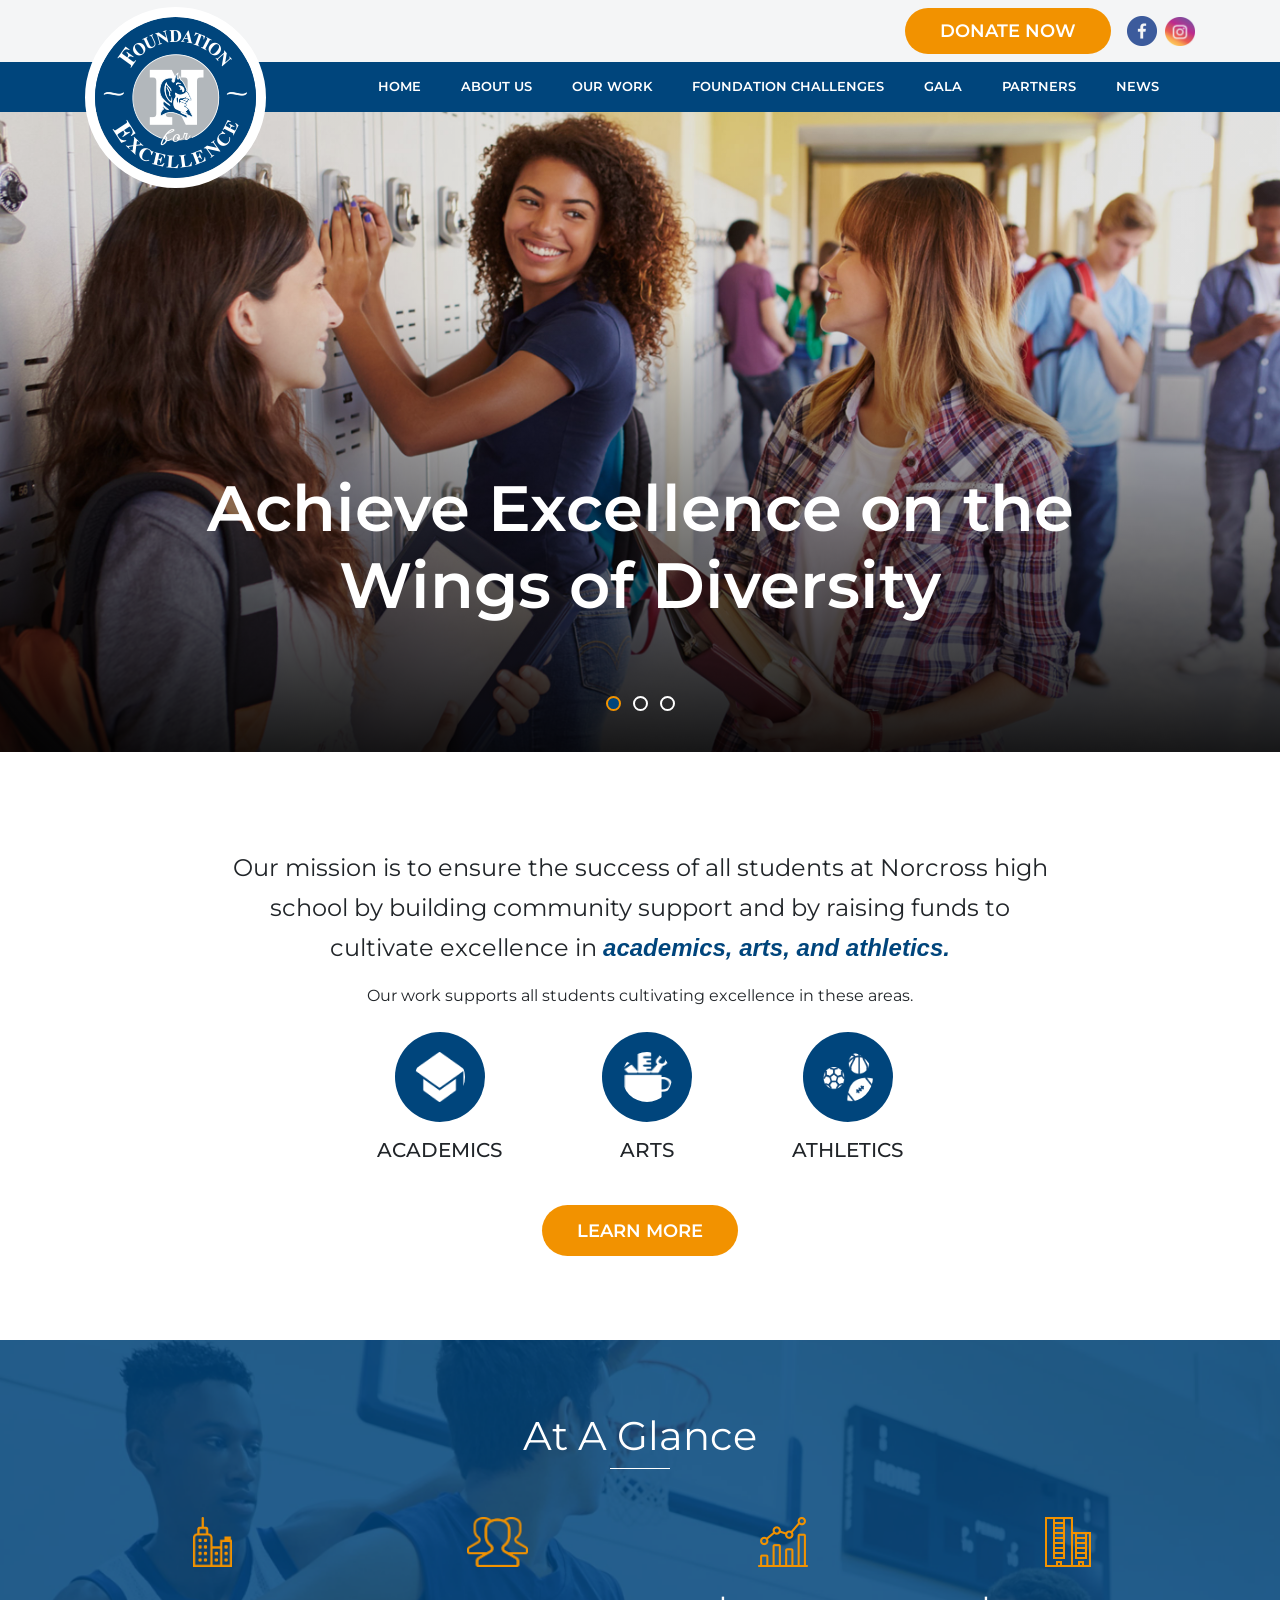
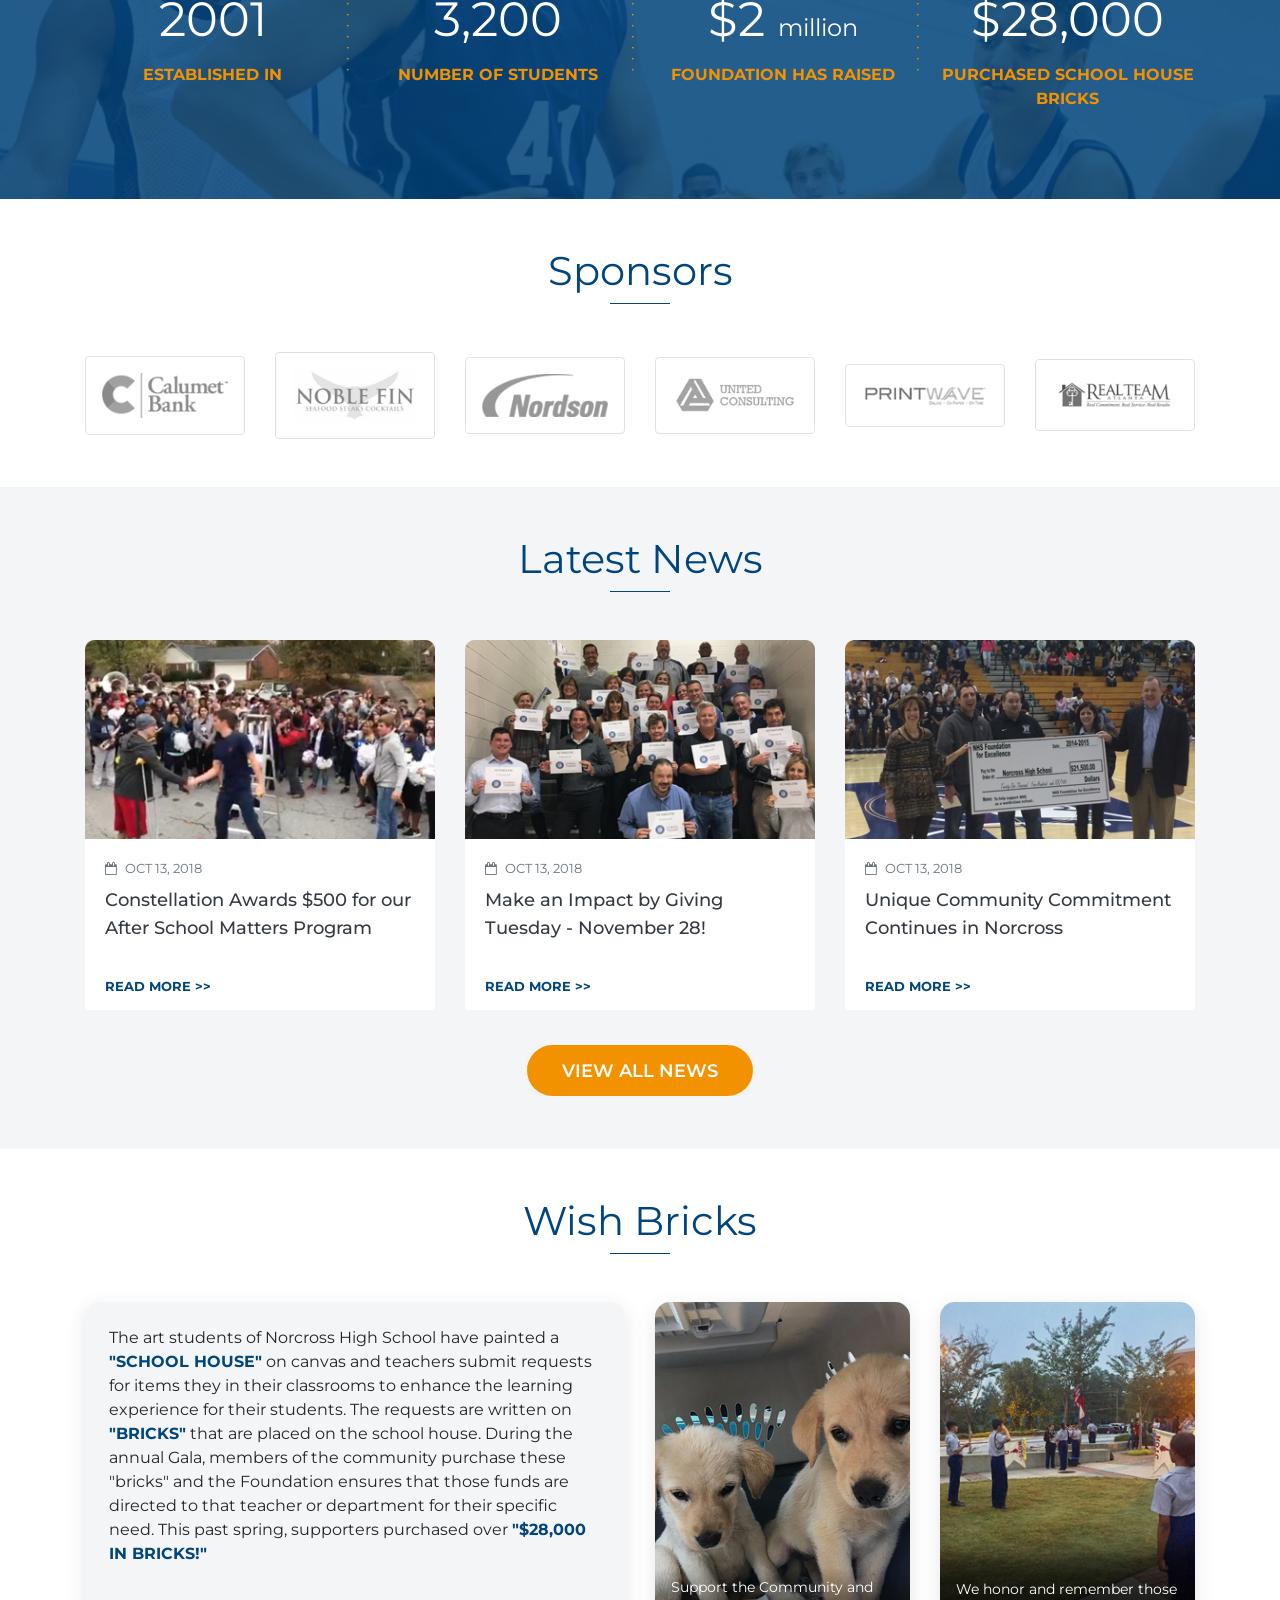
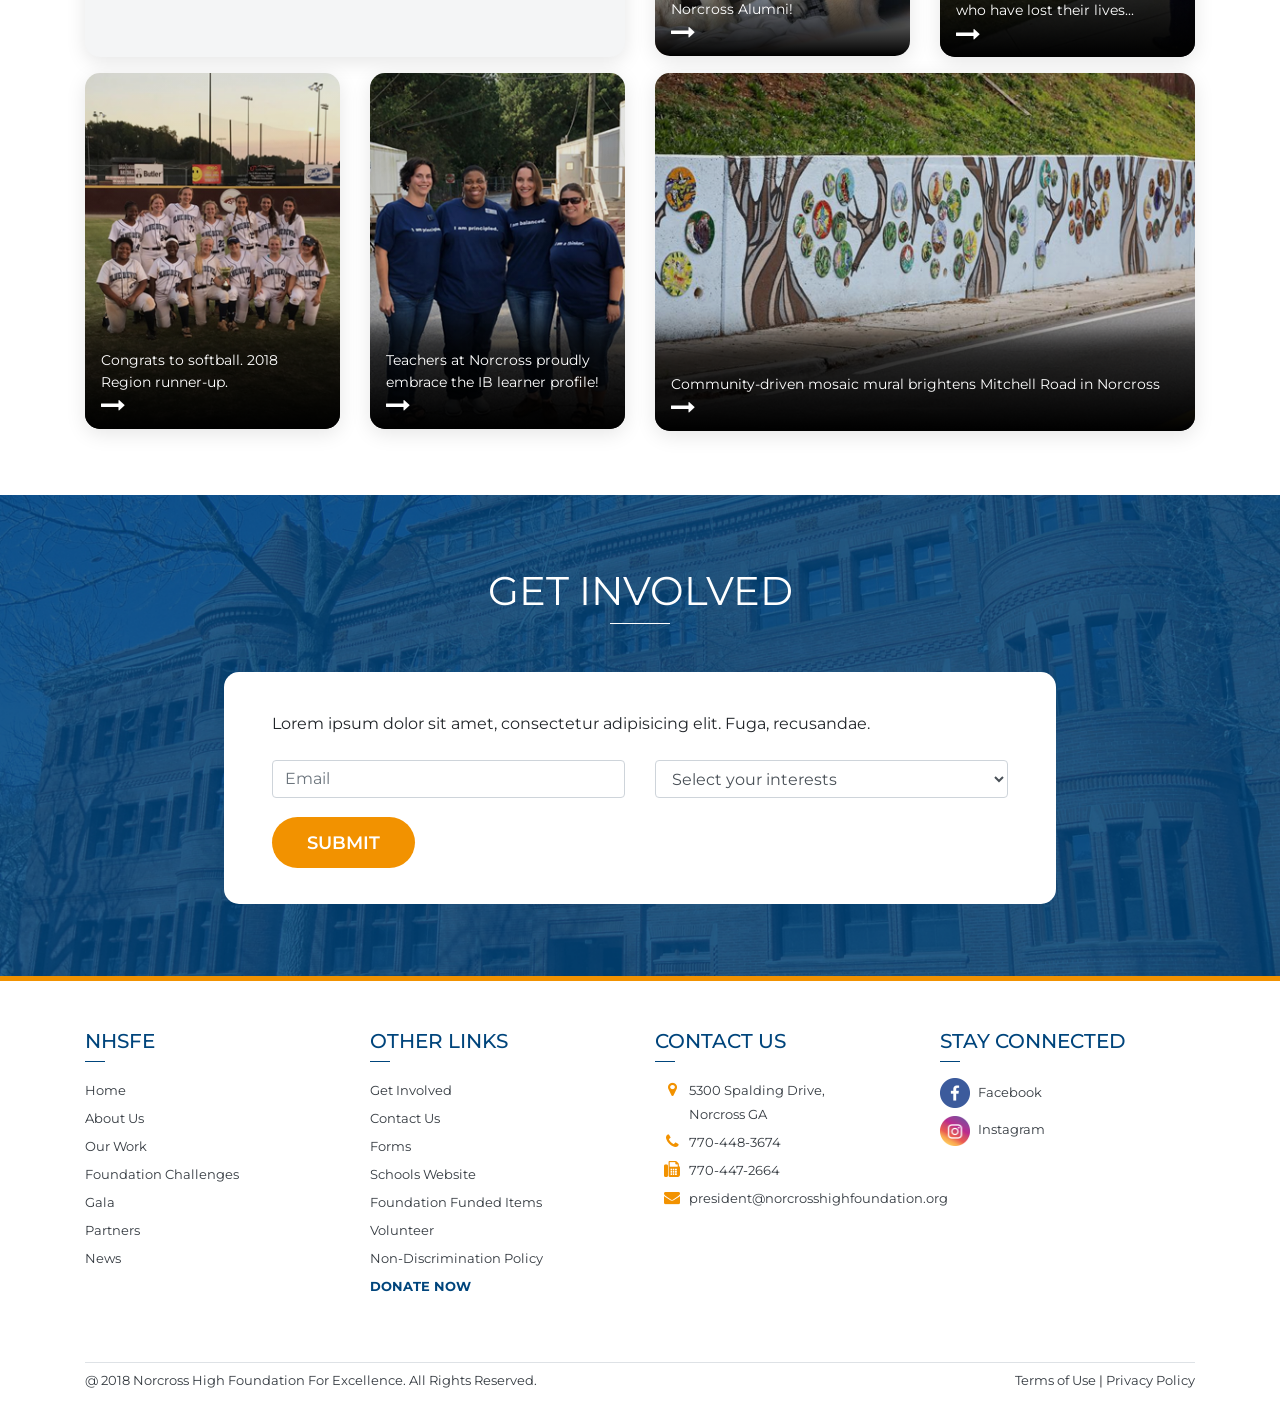
==== commit 263b82d6: "not mobile responsive yet" ====
--- a/index.html
+++ b/index.html
@@ -19,7 +19,7 @@
 	<header class="navbar-main">
 		<div class="bg-muted header-top">
 			<div class="container py-2 d-flex justify-content-end align-items-center">
-				<a href="#" class="text-white mr-3 custom-btn">DONATE NOW</a>
+				<a href="donate.html" class="text-white mr-3 custom-btn">DONATE NOW</a>
 				<div class="">
 					<img src="assets/icons/facebook.png" alt="" class="img-fluid social-icon mr-1">
 					<img src="assets/icons/instagram.png" alt="" class="img-fluid social-icon">
@@ -177,22 +177,22 @@
 				<h3 class="h1 text-center color-primary font-weight-normal underline-custom underline-primary underline-sm underline-center mb-5">Sponsors</h3>
 				<div class="row mt-5 align-items-center d-none d-md-flex">
 					<div class="col-sm-2">
-						<img src="assets/sponsors/sponsor_1.png" alt="" class="img-fluid img-thumbnail p-3">
-					</div>
-					<div class="col-sm-2">
-						<img src="assets/sponsors/sponsor_2.png" alt="" class="img-fluid img-thumbnail p-3">
-					</div>
-					<div class="col-sm-2">
-						<img src="assets/sponsors/sponsor_3.png" alt="" class="img-fluid img-thumbnail p-3">
-					</div>
-					<div class="col-sm-2">
-						<img src="assets/sponsors/sponsor_4.png" alt="" class="img-fluid img-thumbnail p-3">
-					</div>
-					<div class="col-sm-2">
-						<img src="assets/sponsors/sponsor_5.png" alt="" class="img-fluid img-thumbnail p-3">
-					</div>
-					<div class="col-sm-2">
-						<img src="assets/sponsors/sponsor_6.png" alt="" class="img-fluid img-thumbnail p-3">
+						<img src="assets/sponsors/sponsor_1.png" alt="" class="img-fluid img-thumbnail p-3 grayscale">
+					</div>
+					<div class="col-sm-2">
+						<img src="assets/sponsors/sponsor_2.png" alt="" class="img-fluid img-thumbnail p-3 grayscale">
+					</div>
+					<div class="col-sm-2">
+						<img src="assets/sponsors/sponsor_3.png" alt="" class="img-fluid img-thumbnail p-3 grayscale">
+					</div>
+					<div class="col-sm-2">
+						<img src="assets/sponsors/sponsor_4.png" alt="" class="img-fluid img-thumbnail p-3 grayscale">
+					</div>
+					<div class="col-sm-2">
+						<img src="assets/sponsors/sponsor_5.png" alt="" class="img-fluid img-thumbnail p-3 grayscale">
+					</div>
+					<div class="col-sm-2">
+						<img src="assets/sponsors/sponsor_6.png" alt="" class="img-fluid img-thumbnail p-3 grayscale">
 					</div>
 				</div>
 
--- a/css/styles.css
+++ b/css/styles.css
@@ -120,6 +120,43 @@
 main {
   transition: margin-top 0.3s ease-in-out; }
 
+/**   Line-Height   */
+.lh-1e {
+  line-height: 1em !important; }
+
+.lh-1e1 {
+  line-height: 1.1em !important; }
+
+.lh-1e2 {
+  line-height: 1.2em !important; }
+
+.lh-1e3 {
+  line-height: 1.3em !important; }
+
+.lh-1e4 {
+  line-height: 1.4em !important; }
+
+.lh-1e5 {
+  line-height: 1.5em !important; }
+
+.lh-1e6 {
+  line-height: 1.6em !important; }
+
+.lh-1e7 {
+  line-height: 1.7em !important; }
+
+.lh-1e8 {
+  line-height: 1.8em !important; }
+
+.lh-2e {
+  line-height: 2em !important; }
+
+.lh-2e1 {
+  line-height: 2.1em !important; }
+
+.lh-2e5 {
+  line-height: 2.5em !important; }
+
 .bg-primary {
   background-color: #00457c !important; }
 
@@ -128,6 +165,9 @@
 
 .bg-muted {
   background-color: #f4f5f6 !important; }
+
+.bg-gray {
+  background-color: #E9EAEC !important; }
 
 .bg-transparent {
   background-color: transparent !important; }
@@ -161,6 +201,9 @@
 .underline-custom.underline-default:after {
   background-color: #fff; }
 
+.underline-custom.underline-dark:after {
+  background-color: #000; }
+
 .underline-custom.underline-primary:after {
   background-color: #00457c; }
 
@@ -173,10 +216,10 @@
 
 /* BUTTONS */
 .custom-btn {
-  border-radius: 25px;
+  border-radius: 50px;
   border: 0;
   transition: all 0.3s cubic-bezier(0, 0, 0.2, 1);
-  background-size: 200% 100%;
+  background-size: 300% 100%;
   background-position: 100%;
   font-weight: 600;
   padding: 15px 35px;
@@ -188,14 +231,29 @@
   transition: all 0.3s cubic-bezier(0, 0, 0, 1);
   background-position: 0%; }
 
+.card a.custom-btn:hover {
+  color: #fff !important; }
+
 img.social-icon {
   width: 30px; }
 
+.grayscale {
+  -webkit-filter: grayscale(100%);
+  filter: grayscale(100%); }
+
 .box-shadow {
   box-shadow: 0px 5px 20px 0px rgba(0, 0, 0, 0.1); }
 
 .rounded-15px {
-  border-radius: 15px; }
+  border-radius: 15px !important; }
+
+ol.breadcrumb li.breadcrumb-item > a {
+  color: #000;
+  font-weight: 500; }
+
+ol.breadcrumb li.breadcrumb-item.active {
+  color: #00457c;
+  font-weight: 500; }
 
 header .custom-btn {
   padding: 10px 35px; }
@@ -407,3 +465,60 @@
 
 .wish-bricks figure:hover:before {
   background-color: rgba(0, 67, 122, 0.3); }
+
+.team ul.nav.nav-tabs li.nav-item {
+  border: 1px solid #f3f3f3; }
+
+.team ul.nav.nav-tabs li.nav-item > a {
+  border-radius: 0;
+  margin: 0;
+  color: #000;
+  font-weight: 500;
+  background-color: #fff; }
+
+.team ul.nav.nav-tabs li.nav-item:first-child > a {
+  border-radius: 25px 0 0 25px; }
+
+.team ul.nav.nav-tabs li.nav-item:last-child > a {
+  border-radius: 0 25px 25px 0; }
+
+.team ul.nav.nav-tabs li.nav-item > a.active, .team ul.nav.nav-tabs li.nav-item > a:hover {
+  color: #fff;
+  background-color: #f29200; }
+
+.payments form label.form-check-label {
+  font-size: 0.8em;
+  font-weight: 600; }
+
+.current-challengers {
+  background-image: url("../assets/backgrounds/background_challenge.png");
+  background-size: cover;
+  background-repeat: no-repeat;
+  background-position: center; }
+  .current-challengers ul > li {
+    font-size: 0.9em;
+    margin-bottom: 5px !important; }
+
+.faqs .accordion .card .card-header {
+  position: relative; }
+  .faqs .accordion .card .card-header button {
+    font-size: 1.1em;
+    padding: 0; }
+  .faqs .accordion .card .card-header i.fa {
+    color: #fff;
+    padding: 10px;
+    border-radius: 50%;
+    height: 35px;
+    width: 35px;
+    font-size: 14px;
+    text-align: center;
+    background-color: #f29200;
+    position: absolute;
+    right: 0;
+    top: 0; }
+
+.faqs .accordion .card [data-toggle="collapse"] .fa:before {
+  content: "\f067"; }
+
+.faqs .accordion .card [data-toggle="collapse"].collapsed .fa:before {
+  content: "\f068"; }
